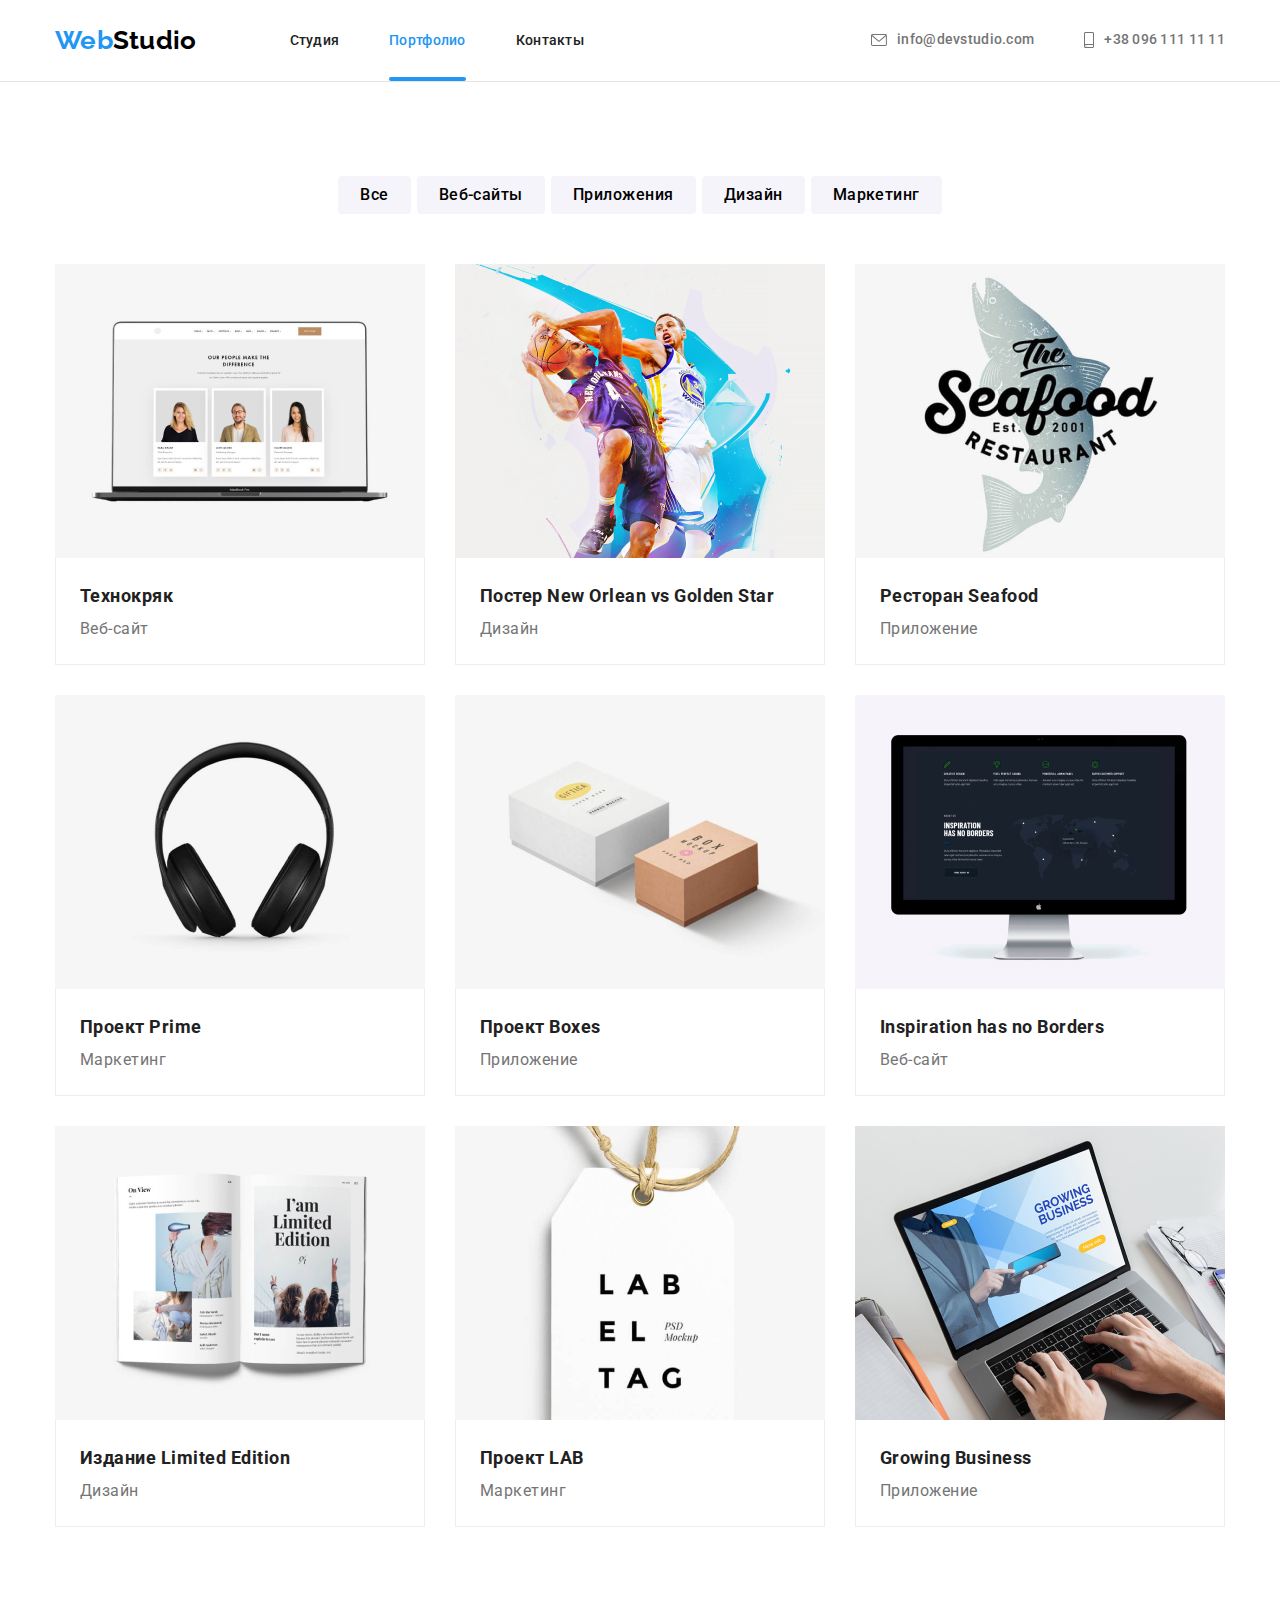
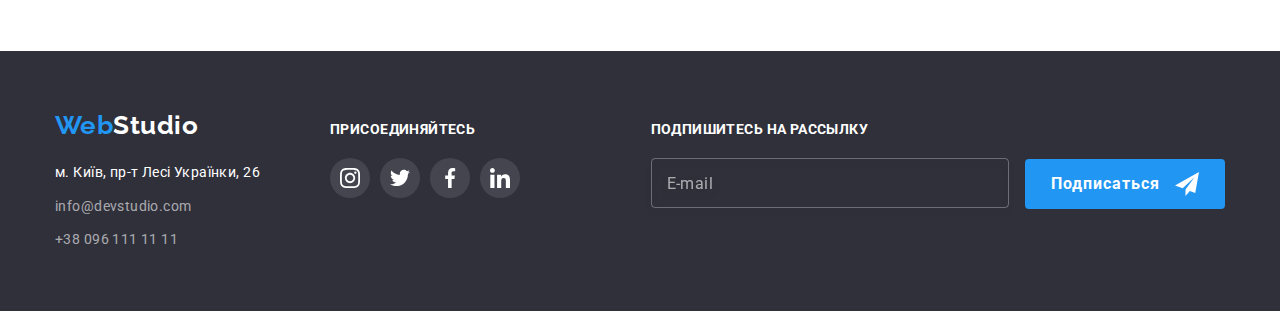
==== portfolio.html @ ef672dd9 "start" ====
<!DOCTYPE html>
<html lang="ru">

<head>
  <meta charset="UTF-8" />
  <meta http-equiv="X-UA-Compatible" content="IE=edge" />
  <meta name="viewport" content="width=device-width, initial-scale=1.0" />
  <link rel="preconnect" href="https://fonts.googleapis.com" />
  <link rel="preconnect" href="https://fonts.gstatic.com" crossorigin />
  <link
    href="https://fonts.googleapis.com/css2?family=Raleway:wght@400;700&family=Roboto:wght@400;500;700;900&display=swap"
    rel="stylesheet" />
  <link rel="stylesheet"
    href="https://cdnjs.cloudflare.com/ajax/libs/modern-normalize/1.0.0/modern-normalize.min.css" />
  <link rel="stylesheet" href="./css/styles.css" />
  <title>Document</title>
</head>

<body>
  <header>
    <div class="container box-header">
      <nav class="navi">
        <a href="./index.html" class="logo item"><span class="accent">Web</span>Studio</a>
        <ul class="navi-item">
          <li class="item"><a href="./index.html" class="navi-list">Студия</a></li>
          <li class="item"><a href="./portfolio.html" class="navi-list on-page">Портфолио</a></li>
          <li class="item"><a href="" class="navi-list">Контакты</a></li>
        </ul>
      </nav>
      <ul class="header-contact">
        <li class="item">
          <a href="mailto:info@devstudio.com" class="contact-us">
            <svg class="contact-icon" width="16" height="12">
              <use href="images/sprite.svg#icon-envelope"></use>
            </svg>
            info@devstudio.com</a>
        </li>
        <li class="item">
          <a href="tel:+380961111111" class="contact-us">
            <svg class="contact-icon" width="10" height="16">
              <use href="images/sprite.svg#icon-smartphone"></use>
            </svg>
            +38 096 111 11 11</a>
        </li>
      </ul>
    </div>
  </header>
  <main>
    <section class="portfolio section">
      <div class="container">
        <h1 class="display">Портфолио</h1>
        <ul class="filter">
          <li class="item"><button type="button" class="filter-buttun">Все</button></li>
          <li class="item"><button type="button" class="filter-buttun">Веб-сайты</button></li>
          <li class="item"><button type="button" class="filter-buttun">Приложения</button></li>
          <li class="item"><button type="button" class="filter-buttun">Дизайн</button></li>
          <li class="item"><button type="button" class="filter-buttun">Маркетинг</button></li>
        </ul>
        <ul class="work-box">
          <li class="portfolio-box">
            <div class="portfolio-overlay">
              <img class="portfolio-img" src="./images/technohryak.jpg" alt="Скриншот экрана с готовым сайтом"
                width="370" />
              <div class="overlay-text">
                <p>Ресурс предлагает комплексные предложения с разным уровнем функционала и сервисов. Все это позволит
                  посетителю получить
                  исчерпывающие сведения о компании или частном лице.</p>
              </div>
            </div>
            <div class="box-description">
              <h2 class="portfolio-heading">Технокряк</h2>
              <p class="portfolio-text">Веб-сайт</p>
            </div>
          </li>
          <li class="portfolio-box">
            <div class="portfolio-overlay">
              <img class="portfolio-img" src="./images/poster-new-orlean.jpg" alt="Постер к матчу нового орлеана"
                width="370" />
              <div class="overlay-text">
                <p>Ресурс предлагает комплексные предложения с разным уровнем функционала и сервисов. Все это позволит
                  посетителю получить
                  исчерпывающие сведения о компании или частном лице.</p>
              </div>
            </div>
            <div class="box-description">
              <h2 class="portfolio-heading">Постер New Orlean vs Golden Star</h2>
              <p class="portfolio-text">Дизайн</p>
            </div>
          </li>
          <li class="portfolio-box">
            <div class="portfolio-overlay">
              <img class="portfolio-img" src="./images/seafood.jpg" alt="Логотип приложения сиафуд" width="370" />
              <div class="overlay-text">
                <p>Ресурс предлагает комплексные предложения с разным уровнем функционала и сервисов. Все это позволит
                  посетителю получить
                  исчерпывающие сведения о компании или частном лице.</p>
              </div>
            </div>
            <div class="box-description">
              <h2 class="portfolio-heading">Ресторан Seafood</h2>
              <p class="portfolio-text">Приложение</p>
            </div>
          </li>
          <li class="portfolio-box">
            <div class="portfolio-overlay">
              <img class="portfolio-img" src="./images/project-prime.jpg" alt="Постер проэкта Прайм" width="370" />
              <div class="overlay-text">
                <p>Ресурс предлагает комплексные предложения с разным уровнем функционала и сервисов. Все это позволит
                  посетителю получить
                  исчерпывающие сведения о компании или частном лице.</p>
              </div>
            </div>
            <div class="box-description">
              <h2 class="portfolio-heading">Проект Prime</h2>
              <p class="portfolio-text">Маркетинг</p>
            </div>
          </li>
          <li class="portfolio-box">
            <div class="portfolio-overlay">
              <img class="portfolio-img" src="./images/project-boxes.jpg" alt="Постер проэкта Боксес" width="370" />
              <div class="overlay-text">
                <p>Ресурс предлагает комплексные предложения с разным уровнем функционала и сервисов. Все это позволит
                  посетителю получить
                  исчерпывающие сведения о компании или частном лице.</p>
              </div>
            </div>
            <div class="box-description">
              <h2 class="portfolio-heading">Проект Boxes</h2>
              <p class="portfolio-text">Приложение</p>
            </div>
          </li>
          <li class="portfolio-box">
            <div class="portfolio-overlay">
              <img class="portfolio-img" src="./images/inspiration.jpg" alt="Скриншот какого то вэб сайта"
                width="370" />
              <div class="overlay-text">
                <p>Ресурс предлагает комплексные предложения с разным уровнем функционала и сервисов. Все это позволит
                  посетителю получить
                  исчерпывающие сведения о компании или частном лице.</p>
              </div>
            </div>
            <div class="box-description">
              <h2 class="portfolio-heading">Inspiration has no Borders</h2>
              <p class="portfolio-text">Веб-сайт</p>
            </div>
          </li>
          <li class="portfolio-box">
            <div class="portfolio-overlay">
              <img class="portfolio-img" src="./images/edition-limited.jpg" alt="Страница из журнала" width="370" />
              <div class="overlay-text">
                <p>Ресурс предлагает комплексные предложения с разным уровнем функционала и сервисов. Все это позволит
                  посетителю получить
                  исчерпывающие сведения о компании или частном лице.</p>
              </div>
            </div>
            <div class="box-description">
              <h2 class="portfolio-heading">Издание Limited Edition</h2>
              <p class="portfolio-text">Дизайн</p>
            </div>
          </li>
          <li class="portfolio-box">
            <div class="portfolio-overlay">
              <img class="portfolio-img" src="./images/project-lab.jpg" alt="Бирка с надписью проэкта" width="370" />
              <div class="overlay-text">
                <p>Ресурс предлагает комплексные предложения с разным уровнем функционала и сервисов. Все это позволит
                  посетителю получить
                  исчерпывающие сведения о компании или частном лице.</p>
              </div>
            </div>
            <div class="box-description">
              <h2 class="portfolio-heading">Проект LAB</h2>
              <p class="portfolio-text">Маркетинг</p>
            </div>
          </li>
          <li class="portfolio-box">
            <div class="portfolio-overlay">
              <img class="portfolio-img" src="./images/growing.jpg" alt="Человек работает с приложением" width="370" />
              <div class="overlay-text">
                <p>Ресурс предлагает комплексные предложения с разным уровнем функционала и сервисов. Все это позволит
                  посетителю получить
                  исчерпывающие сведения о компании или частном лице.</p>
              </div>
            </div>
            <div class="box-description">
              <h2 class="portfolio-heading">Growing Business</h2>
              <p class="portfolio-text">Приложение</p>
            </div>
          </li>
        </ul>
      </div>
    </section>
  </main>
  <footer>
    <div class="container">
      <div class="f-links-main">
        <div class="footer-contact">
          <a href="./index.html" class="logo"><span class="accent">Web</span>Studio</a>
          <address class="adress">
            <ul>
              <li class="item">
                <a href="https://www.google.com/maps" target="_blank" rel="noopener noreferrer" class="maps">м. Київ,
                  пр-т
                  Лесі Українки, 26</a>
              </li>
              <li class="item">
                <a href="mailto:info@devstudio.com" class="contact-us">info@devstudio.com</a>
              </li>
              <li class="item">
                <a href="tel:+380961111111" class="contact-us">+38 096 111 11 11</a>
              </li>
            </ul>
          </address>
        </div>
        <div class="connect">
          <h2 class="connect-heading">присоединяйтесь</h2>
          <ul class="connect-box">
            <li class="footer-social">
              <a class="connect-links" href="" aria-label="instagram">
                <svg width="20" height="20">
                  <use href="images/sprite.svg#icon-instagram"></use>
                </svg>
              </a>
            </li>
            <li class="footer-social">
              <a class="connect-links" href="" aria-label="twitte">
                <svg width="20" height="20">
                  <use href="images/sprite.svg#icon-twitter"></use>
                </svg>
              </a>
            </li>
            <li class="footer-social">
              <a class="connect-links" href="" aria-label="facebook">
                <svg width="20" height="20">
                  <use href="images/sprite.svg#icon-facebook"></use>
                </svg>
              </a>
            </li>
            <li class="footer-social">
              <a class="connect-links" href="" aria-label="linkedin">
                <svg width="20" height="20">
                  <use href="images/sprite.svg#icon-linkedin"></use>
                </svg>
              </a>
            </li>
          </ul>
        </div>
        <div class="subscribe">
          <h2 class="subscribe-heading">Подпишитесь на рассылку</h2>
          <div class="subscribe-box">
            <form>
              <input class="input-email" type="email" name="email" id="mail" placeholder="E-mail" required />
              <button class="sub-btn" type="submit">Подписаться
                <svg class="sub-icon" width="24" height="24">
                  <use href="images/sprite.svg#icon-icon-send"></use>
                </svg>
              </button>
            </form>
          </div>
        </div>
      </div>
    </div>
  </footer>
</body>

</html>
---- css/styles.css ----
:root {
  --main-haeding-color: #ffffff;
  --accent-color: #2196f3;
  --logo-color: #000000;
  --heading-color: #212121;
  --text-color: #757575;
  --block-color: #f5f4fa;
  --footer-color: #2f303a;
  --footer-contact: rgba(255, 255, 255, 0.6);
  --blackout: rgba(47, 48, 58, 0.4);
  --link: #afb1b8;
}

/* общие классы*/
body {
  font-family: 'Roboto', sans-serif;
  color: var(--text-color);
  letter-spacing: 0.03em;
}

ul {
  list-style: none;
  margin-top: 0;
  margin-bottom: 0;
  padding-left: 0;
}

.section-heading,
.qualities-heading,
.portfolio-heading,
.card-heading,
.clients-heading,
.navi .navi-list {
  color: var(--heading-color);
}

.container {
  max-width: 1200px;
  margin: 0 auto;
  padding-left: 15px;
  padding-right: 15px;
}

h1,
h2,
h3,
p {
  margin-top: 0;
  margin-bottom: 0;
}

.section {
  padding-top: 94px;
  padding-bottom: 94px;
}

.flex-box {
  display: flex;
}

/* начало */
header {
  border-bottom: 1px solid #e5e5e5;
}

.logo {
  font-family: 'Raleway', sans-serif;
  font-size: 26px;
  font-weight: 700;
  text-decoration: none;
}
.navi>.item {
  margin-right: 93px;
}
.navi .logo {
  color: var(--logo-color);
}

.logo .accent {
  color: var(--accent-color);
}

/* nav */
.box-header {
  display: flex;
  align-items: center;

  font-size: 14px;
  font-weight: 500;
}

.navi {
  display: flex;
  align-items: center;

  letter-spacing: 0.02em;
}

.navi .navi-item {
  display: flex;
}

.navi-item > .item {
  position: relative;

  margin-right: 50px;
  padding-top: 32px;
  padding-bottom: 32px;
}

.navi-item > .item:last-child {
  margin-right: 0px;
}

.navi-item .navi-list {
  line-height: 1.14;
  text-decoration: none;

  transition: color 250ms cubic-bezier(0.4, 0, 0.2, 1);
}

.navi-item .navi-list:hover,
.navi-item .navi-list:focus {
  color: var(--accent-color);
}

.navi .on-page {
  color: var(--accent-color);
}
.navi .on-page::after {
  content: '';

  position: absolute;
  left: 0;
  bottom: 0;
  display: block;

  width: 100%;
  height: 4px;
  background-color: var(--accent-color);

  border-radius: 2px;
}
/* контакты хедер */
.header-contact {
  display: flex;
  margin-left: auto;
}

.contact-us {
  display: flex;
  align-items: center;

  color: var(--text-color);
  text-decoration: none;

  font-size: 14px;
  letter-spacing: 0.02em;
  line-height: 1.14;

  transition: color 250ms cubic-bezier(0.4, 0, 0.2, 1);
}

.contact-us:focus,
.contact-us:hover {
  color: var(--accent-color);
  fill: currentColor;
}

.header-contact > .item {
  margin-right: 50px;
  fill: currentColor;
}

.header-contact > .item:last-child {
  margin-right: 0px;
}

.header-contact .contact-icon {
  fill: currentColor;

  margin-right: 10px;
}

/* hero */
.hero {
  background-color: var(--footer-color);
  background-image: linear-gradient(var(--blackout), var(--blackout)), url(../images/img-hero.jpg);
  background-repeat: no-repeat;
  background-position: center;
  background-size: 1600px;
  letter-spacing: 0.06em;
  text-align: center;
  padding: 200px 0;
}

.hero .hero-head {
  max-width: 696px;
  margin-left: auto;
  margin-right: auto;
  margin-top: 0;
  margin-bottom: 30px;

  color: var(--main-haeding-color);
  text-align: center;
  font-weight: 900;
  font-size: 44px;
  line-height: 1.36;
  text-transform: uppercase;
}

.hero .order,
.sub-btn,
.modal-button {
  min-width: 200px;
  padding: 10px 10px;
  border-radius: 4px;
  border: 1px solid transparent;

  color: var(--main-haeding-color);
  background-color: var(--accent-color);
  font-family: inherit;
  font-weight: 700;
  font-size: 16px;
  line-height: 1.8;
  letter-spacing: 0.06em;
  cursor: pointer;
}

/* основные качества */
.display {
  position: absolute;
  width: 1px;
  height: 1px;
  margin: -1px;
  border: 0;
  padding: 0;

  white-space: nowrap;
  clip-path: inset(100%);
  clip: rect(0 0 0 0);
  overflow: hidden;
}

.no-padding {
  padding-bottom: 0px;
}

.qualities-box .qualities-picture {
  display: flex;
  align-items: center;
  justify-content: center;

  width: 270px;
  height: 120px;
  background-color: #f5f4fa;

  margin-bottom: 30px;
}

.qualities-heading {
  margin-bottom: 10px;

  font-weight: 700;
  font-size: 14px;
  text-transform: uppercase;
}

.qualities-text {
  font-weight: 400;
  font-size: 14px;
  line-height: 1.71;
  letter-spacing: 0.03em;
}

.qualities-box > .item {
  max-width: 270px;
  margin-right: 30px;
}

.qualities-box > .item:last-child {
  margin-right: 0px;
}

/* Чем мы занимаемся */

.section-heading {
  margin-bottom: 50px;

  font-weight: 700;
  font-size: 36px;
  text-align: center;
  line-height: 1.16;
}

.ocupation-box > .item {
  position: relative;

  margin-right: 30px;
}

.ocupation-box > .item:last-child {
  margin-right: 0px;
}
.ocupation-box img {
  display: block;
}
.oucupation-description {
  position: absolute;
  left: 0;
  bottom: 0;

  width: 100%;
  padding: 27px 0;

  text-align: center;
  text-transform: uppercase;
  font-weight: 700;
  font-size: 14px;
  line-height: 1.14;
  color: var(--main-haeding-color);

  background-color: rgba(47, 48, 58, 0.8);
}

/* наша команда */
.team {
  background-color: var(--block-color);
}

.team-card {
  margin-right: 30px;

  background-color: var(--main-haeding-color);
  box-shadow: 0px 1px 3px rgba(0, 0, 0, 0.12), 0px 1px 1px rgba(0, 0, 0, 0.14),
    0px 2px 1px rgba(0, 0, 0, 0.2);
  border-radius: 0px 0px 4px 4px;
  text-align: center;
}

.team-card:last-child {
  margin-right: 0px;
}

.team-description {
  padding: 30px 0;
}

.team-description > .flex-box {
  justify-content: center;
}

.team-card .card-heading {
  margin-bottom: 10px;

  font-weight: 500;
  font-size: 16px;
}

.team-card .card-text {
  margin-bottom: 16px;
  font-weight: 400;
  font-size: 16px;
}

.team-box-link {
  margin-right: 10px;
}

.team-card .team-box-link:last-child {
  margin-right: 0px;
}

.team-box-link > .item {
  display: flex;
  justify-content: center;
  align-items: center;
  width: 44px;
  height: 44px;
  color: var(--link);
  fill: currentColor;
  border-radius: 50px;

  transition: background-color 250ms cubic-bezier(0.4, 0, 0.2, 1);
}

.team-box-link > .item:hover,
.team-box-link > .item:focus {
  background-color: var(--accent-color);
  fill: var(--main-haeding-color);
}

/*  наши клиенты */

.clients .clients-heading {
  margin-bottom: 50px;

  font-weight: 700;
  font-size: 36px;
  line-height: 1.16;
  text-align: center;
}

.clients-link {
  display: flex;
  justify-content: center;
  align-items: center;
  width: 170px;
  height: 92px;
  color: var(--link);

  border: 1px solid var(--link);
  border-radius: 4px;

  transition: border-color 250ms cubic-bezier(0.4, 0, 0.2, 1),
    color 250ms cubic-bezier(0.4, 0, 0.2, 1);
}

.clients-box .clients-svg {
  fill: currentColor;
}

.clients-box:not(:last-child) {
  margin-right: 30px;
}

.clients-link:hover,
.clients-link:focus {
  border-color: var(--accent-color);
  color: var(--accent-color);
}
/* modal */
.back-drop {
  position: fixed;
  top: 0;
  left: 0;

  width: 100%;
  height: 100%;
  background-color: rgba(0, 0, 0, 0.2);
  transition: opacity 250ms cubic-bezier(0.4, 0, 0.2, 1), visibility 250ms cubic-bezier(0.4, 0, 0.2, 1) ;
}

.back-drop.is-hidden {
  pointer-events: all;
  opacity: 0;
  visibility: hidden;
}

.modal {
  position: absolute;
  top: 50%;
  left: 50%;

  padding: 40px;
  transform: translate(-50%, -50%);

  background-color: white;
}
.modal > .modal-heading{
  margin-bottom: 12px;

  font-weight: 700;
  font-size: 20px;
  line-height: 23px;
  text-align: center;
  letter-spacing: 0.03em;
  color: #212121;
}
.modal > .modal-close {
  position: absolute;
  top: 8px;
  right: 8px;

  display: flex;
  justify-content: center;
  align-items: center;

  width: 30px;
  height: 30px;


  border-radius: 30px;
  border: 1px solid rgba(0, 0, 0, 0.1);
  background-color: transparent;
  cursor: pointer;

  transition: fill 250ms cubic-bezier(0.4, 0, 0.2, 1);
  
}
.modal>.modal-close:focus,
.modal>.modal-close:hover{
  fill: var(--accent-color);
}
.modal-form > .item{
  margin-bottom: 20px;
}
.form-box{
  position: relative;

  display: flex;
  flex-direction: column;
  justify-content: center;
  margin-bottom: 10px;
}
.form-name{
  font-size: 12px;
  line-height: 1.16;
  letter-spacing: 0.01em;

  margin-bottom: 4px;
  
}
.form-input{
  padding: 10px 42px;
  width: 100%;

  border: 1px solid rgba(33, 33, 33, 0.2);
  border-radius: 4px;
  transition: border-color 250ms cubic-bezier(0.4, 0, 0.2, 1);
}
.form-input:hover,
.form-input:focus{
  border-color: var(--accent-color);
 
}
.form-box > .form-svg{
  position: absolute;
  top: 50%;
  left: 12px;
  transition: fill 250ms cubic-bezier(0.4, 0, 0.2, 1);
}
.form-input:hover ~ .form-svg,
.form-input:focus ~ .form-svg{
  fill: var(--accent-color);
}

.form-box > .box{
  min-height: 120px;
  padding: 12px 16px;
  resize: none;
}
.form-input > .box::placeholder{
  font-size: 14px;
  line-height: 1.16;
  letter-spacing: 0.01em;
  
  color: rgba(117, 117, 117, 0.5);
}
.form-check {
  display: flex;
  flex-direction: column;
  justify-content: center;
  align-items: center;

}
.form-check .check-name{
    display: flex;
    align-items: center;
    font-size: 14px;
    line-height: 1.71;
    letter-spacing: 0.03em;
    color: var(--text-color);
    margin-bottom: 30px;
}
.check-name > a{
  color: var(--accent-color);
}
.check-name > .check-svg{
    width: 16px;
    height: 16px;
    margin-right: 8px;
    border: 2px solid black;
    transition: background-color 250ms cubic-bezier(0.4, 0, 0.2, 1)
}
.form-checkbox:checked ~ .check-name>.check-svg{
  background-color: var(--accent-color);
  border: none;
}
/* footer */
footer {
  background-color: var(--footer-color);
  padding: 60px 0;
}

.f-links-main {
  display: flex;
  align-items: baseline;
}

.footer-contact {
  margin-right: 70px;
}

.footer-contact > .logo {
  display: inline-block;
  margin-bottom: 20px;
}

.adress {
  font-style: normal;
}

.adress .item {
  margin-bottom: 9px;
}

.adress .item:last-child {
  margin-bottom: 0px;
}

.footer-contact {
  font-weight: 400;
}

.footer-contact .logo {
  color: var(--main-haeding-color);
}

.footer-contact .maps {
  font-weight: 400;
  font-size: 14px;
  line-height: 1.71;
  letter-spacing: 0.03em;

  color: var(--main-haeding-color);
  text-decoration: none;
}

.footer-contact .contact-us {
  color: var(--footer-contact);
  font-weight: 400;
  line-height: 24px;
  letter-spacing: 0.03em;
}

.connect .connect-heading,
.subscribe-heading {
  margin-bottom: 20px;

  font-weight: 700;
  font-size: 14px;
  line-height: 1.14;
  letter-spacing: 0.03em;
  text-transform: uppercase;
  color: var(--main-haeding-color);
}

.connect-box {
  display: flex;
}

.connect-box .footer-social:not(:last-child) {
  margin-right: 10px;
}

.footer-social .connect-links {
  display: flex;
  justify-content: center;
  align-items: center;
  width: 40px;
  height: 40px;

  color: var(--main-haeding-color);
  fill: currentColor;
  background-color: rgba(255, 255, 255, 0.1);
  border-radius: 50px;

  transition: background-color 250ms cubic-bezier(0.4, 0, 0.2, 1);
}

.footer-social .connect-links:hover,
.footer-social .connect-links:focus {
  background-color: var(--accent-color);
}
/* subscrible */
.subscribe{
  margin-left: auto;
}

.input-email{
  width: 358px;
  height: 50px;
  padding: 16px 15px;
  margin-right: 12px;

  background-color: transparent;
  border: 1px solid rgba(255, 255, 255, 0.3);
  filter: drop-shadow(0px 4px 4px rgba(0, 0, 0, 0.15));
  border-radius: 4px;
  color: #ffffff;
}
.input-email::placeholder{
  font-size: 16px;
  line-height:1.25;
  letter-spacing: 0.03em;
  color: rgba(255, 255, 255, 0.6);
}

.sub-icon{
  margin-left: 10px;
  vertical-align: middle;
}

/* портфолио */
.portfolio .filter {
  display: flex;
  justify-content: center;
  margin-bottom: 50px;
}

.filter > .item {
  margin-right: 6px;
}

.filter > .item:last-child {
  margin-right: 0px;
}

.filter .filter-buttun {
  padding: 6px 22px;

  background-color: var(--block-color);
  border-radius: 4px;
  border: none;

  font-weight: 500;
  font-size: 16px;
  line-height: 1.62;
  text-align: center;
  letter-spacing: 0.03em;
  font-family: inherit;
  cursor: pointer;

  transition: color 250ms cubic-bezier(0.4, 0, 0.2, 1),
    background-color 250ms cubic-bezier(0.4, 0, 0.2, 1),
    box-shadow 250ms cubic-bezier(0.4, 0, 0.2, 1);
}

.portfolio .filter-buttun:hover,
.portfolio .filter-buttun:focus {
  color: var(--main-haeding-color);
  background-color: var(--accent-color);
  box-shadow: 0px 3px 1px rgba(0, 0, 0, 0.1), 0px 1px 2px rgba(0, 0, 0, 0.08),
    0px 2px 2px rgba(0, 0, 0, 0.12);
}

/* боксы портфолио */
.work-box {
  display: flex;
  flex-wrap: wrap;
}

.portfolio-box {
  width: calc((100% - 2 * 30px) / 3);
  margin-right: 30px;
  margin-bottom: 30px;

  transition: box-shadow 250ms cubic-bezier(0.4, 0, 0.2, 1);
}

.portfolio-overlay{
  position: relative;
  overflow: hidden;
}
.portfolio-overlay .overlay-text{
  position: absolute;
  
  width: 100%;
  height: 100%;
  background-color: var(--accent-color);
  opacity: 0.9;
  padding: 63px 24px;

  transform: translateY(0);
  transition: transform 250ms cubic-bezier(0.4, 0, 0.2, 1);
  }

.overlay-text > p{
  font-weight: 400;
  font-size: 18px;
  line-height: 1.56;
  letter-spacing: 0.03em;
  color: var(--main-haeding-color);
}

.portfolio-box:hover {
  box-shadow: 0px 1px 1px rgba(0, 0, 0, 0.12), 0px 4px 4px rgba(0, 0, 0, 0.06),
    1px 4px 6px rgba(0, 0, 0, 0.16);
}
.portfolio-box:hover .overlay-text{
  transform: translateY(-100%);
}

.portfolio-box:nth-child(3n + 3) {
  margin-right: 0px;
}

.portfolio-box .portfolio-img {
  display: block;
}

.portfolio-box .box-description {
  padding: 20px 24px;
  border: 1px solid #eeeeee;
  border-top: none;
}

.box-description .portfolio-heading {
  font-weight: 700;
  font-size: 18px;
  line-height: 2;
}

.box-description .portfolio-text {
  font-size: 16px;
  line-height: 1.88;
}
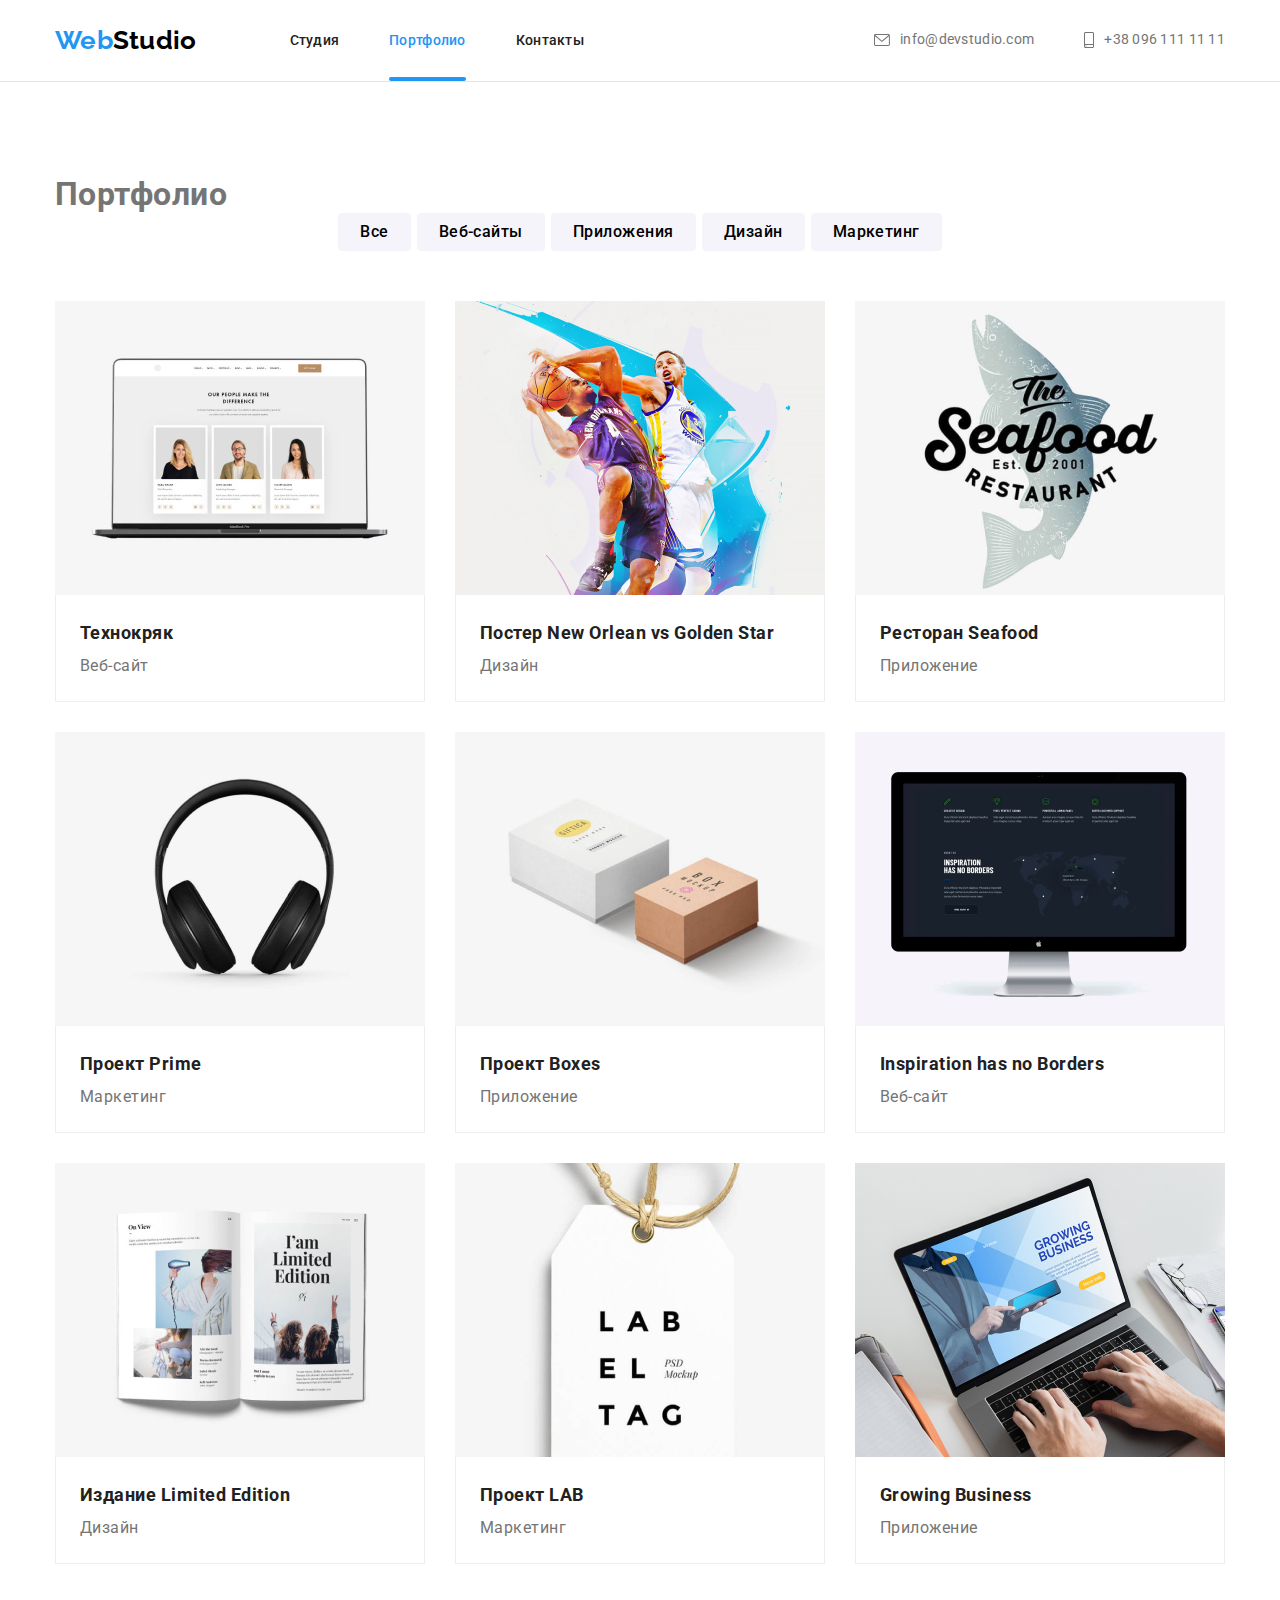
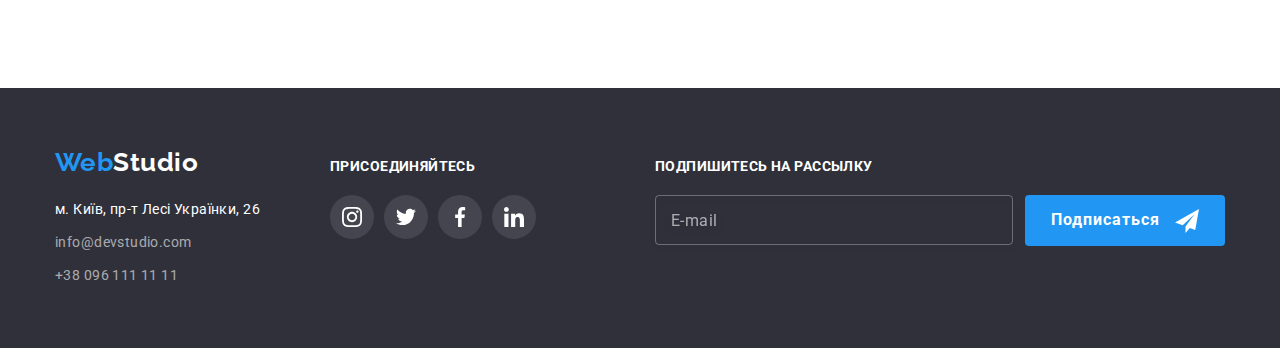
==== commit 86dd59ed: "comlite bem" ====
--- a/portfolio.html
+++ b/portfolio.html
@@ -16,28 +16,35 @@
   <title>Document</title>
 </head>
 
+
 <body>
-  <header>
-    <div class="container box-header">
+  <header class="header">
+    <div class="header__box container ">
       <nav class="navi">
-        <a href="./index.html" class="logo item"><span class="accent">Web</span>Studio</a>
-        <ul class="navi-item">
-          <li class="item"><a href="./index.html" class="navi-list">Студия</a></li>
-          <li class="item"><a href="./portfolio.html" class="navi-list on-page">Портфолио</a></li>
-          <li class="item"><a href="" class="navi-list">Контакты</a></li>
-        </ul>
+        <a href="./index.html" class="logo logo--header">
+          <span class="logo__accent">Web</span>Studio</a>
+        <ul class="navi__list">
+          <li class="navi__item">
+            <a href="./index.html" class="navi__link">Студия</a>
+          </li>
+          <li class="navi__item">
+            <a href="./portfolio.html" class="navi__link navi__link--on-page">Портфолио</a>
+          </li>
+          <li class="navi__item">
+            <a href="" class="navi__link">Контакты</a>
+          </li>
       </nav>
-      <ul class="header-contact">
-        <li class="item">
-          <a href="mailto:info@devstudio.com" class="contact-us">
-            <svg class="contact-icon" width="16" height="12">
+      <ul class="contact">
+        <li class="contact__item">
+          <a href="mailto:info@devstudio.com" class="contact__link">
+            <svg class="contact__icon" width="16" height="12">
               <use href="images/sprite.svg#icon-envelope"></use>
             </svg>
             info@devstudio.com</a>
         </li>
-        <li class="item">
-          <a href="tel:+380961111111" class="contact-us">
-            <svg class="contact-icon" width="10" height="16">
+        <li class="header-contact__item">
+          <a href="tel:+380961111111" class="contact__link">
+            <svg class="contact__icon" width="10" height="16">
               <use href="images/sprite.svg#icon-smartphone"></use>
             </svg>
             +38 096 111 11 11</a>
@@ -48,196 +55,205 @@
   <main>
     <section class="portfolio section">
       <div class="container">
-        <h1 class="display">Портфолио</h1>
+        <h1 class="portfolio__heading display">Портфолио</h1>
         <ul class="filter">
-          <li class="item"><button type="button" class="filter-buttun">Все</button></li>
-          <li class="item"><button type="button" class="filter-buttun">Веб-сайты</button></li>
-          <li class="item"><button type="button" class="filter-buttun">Приложения</button></li>
-          <li class="item"><button type="button" class="filter-buttun">Дизайн</button></li>
-          <li class="item"><button type="button" class="filter-buttun">Маркетинг</button></li>
+          <li class="filter__item">
+            <button type="button" class="filter__buttun">Все</button>
+          </li>
+          <li class="filter__item"><button type="button" class="filter__buttun">Веб-сайты</button></li>
+          <li class="filter__item"><button type="button" class="filter__buttun">Приложения</button></li>
+          <li class="filter__item"><button type="button" class="filter__buttun">Дизайн</button></li>
+          <li class="filter__item"><button type="button" class="filter__buttun">Маркетинг</button></li>
         </ul>
-        <ul class="work-box">
-          <li class="portfolio-box">
-            <div class="portfolio-overlay">
-              <img class="portfolio-img" src="./images/technohryak.jpg" alt="Скриншот экрана с готовым сайтом"
+        <ul class="work">
+          <li class="work__item">
+            <div class="work__overlay">
+              <img class="work__img" src="./images/technohryak.jpg" alt="Скриншот экрана с готовым сайтом"
                 width="370" />
-              <div class="overlay-text">
+              <div class="work__text-holder">
                 <p>Ресурс предлагает комплексные предложения с разным уровнем функционала и сервисов. Все это позволит
                   посетителю получить
                   исчерпывающие сведения о компании или частном лице.</p>
               </div>
             </div>
-            <div class="box-description">
-              <h2 class="portfolio-heading">Технокряк</h2>
-              <p class="portfolio-text">Веб-сайт</p>
-            </div>
-          </li>
-          <li class="portfolio-box">
-            <div class="portfolio-overlay">
-              <img class="portfolio-img" src="./images/poster-new-orlean.jpg" alt="Постер к матчу нового орлеана"
+            <div class="work__description">
+              <h2 class="work__heading">Технокряк</h2>
+              <p class="work__signature">Веб-сайт</p>
+            </div>
+          </li>
+          <li class="work__item">
+            <div class="work__overlay">
+              <img class="work__img" src="./images/poster-new-orlean.jpg" alt="Постер к матчу нового орлеана"
                 width="370" />
-              <div class="overlay-text">
-                <p>Ресурс предлагает комплексные предложения с разным уровнем функционала и сервисов. Все это позволит
-                  посетителю получить
-                  исчерпывающие сведения о компании или частном лице.</p>
-              </div>
-            </div>
-            <div class="box-description">
-              <h2 class="portfolio-heading">Постер New Orlean vs Golden Star</h2>
-              <p class="portfolio-text">Дизайн</p>
-            </div>
-          </li>
-          <li class="portfolio-box">
-            <div class="portfolio-overlay">
-              <img class="portfolio-img" src="./images/seafood.jpg" alt="Логотип приложения сиафуд" width="370" />
-              <div class="overlay-text">
-                <p>Ресурс предлагает комплексные предложения с разным уровнем функционала и сервисов. Все это позволит
-                  посетителю получить
-                  исчерпывающие сведения о компании или частном лице.</p>
-              </div>
-            </div>
-            <div class="box-description">
-              <h2 class="portfolio-heading">Ресторан Seafood</h2>
-              <p class="portfolio-text">Приложение</p>
-            </div>
-          </li>
-          <li class="portfolio-box">
-            <div class="portfolio-overlay">
-              <img class="portfolio-img" src="./images/project-prime.jpg" alt="Постер проэкта Прайм" width="370" />
-              <div class="overlay-text">
-                <p>Ресурс предлагает комплексные предложения с разным уровнем функционала и сервисов. Все это позволит
-                  посетителю получить
-                  исчерпывающие сведения о компании или частном лице.</p>
-              </div>
-            </div>
-            <div class="box-description">
-              <h2 class="portfolio-heading">Проект Prime</h2>
-              <p class="portfolio-text">Маркетинг</p>
-            </div>
-          </li>
-          <li class="portfolio-box">
-            <div class="portfolio-overlay">
-              <img class="portfolio-img" src="./images/project-boxes.jpg" alt="Постер проэкта Боксес" width="370" />
-              <div class="overlay-text">
-                <p>Ресурс предлагает комплексные предложения с разным уровнем функционала и сервисов. Все это позволит
-                  посетителю получить
-                  исчерпывающие сведения о компании или частном лице.</p>
-              </div>
-            </div>
-            <div class="box-description">
-              <h2 class="portfolio-heading">Проект Boxes</h2>
-              <p class="portfolio-text">Приложение</p>
-            </div>
-          </li>
-          <li class="portfolio-box">
-            <div class="portfolio-overlay">
-              <img class="portfolio-img" src="./images/inspiration.jpg" alt="Скриншот какого то вэб сайта"
-                width="370" />
-              <div class="overlay-text">
-                <p>Ресурс предлагает комплексные предложения с разным уровнем функционала и сервисов. Все это позволит
-                  посетителю получить
-                  исчерпывающие сведения о компании или частном лице.</p>
-              </div>
-            </div>
-            <div class="box-description">
-              <h2 class="portfolio-heading">Inspiration has no Borders</h2>
-              <p class="portfolio-text">Веб-сайт</p>
-            </div>
-          </li>
-          <li class="portfolio-box">
-            <div class="portfolio-overlay">
-              <img class="portfolio-img" src="./images/edition-limited.jpg" alt="Страница из журнала" width="370" />
-              <div class="overlay-text">
-                <p>Ресурс предлагает комплексные предложения с разным уровнем функционала и сервисов. Все это позволит
-                  посетителю получить
-                  исчерпывающие сведения о компании или частном лице.</p>
-              </div>
-            </div>
-            <div class="box-description">
-              <h2 class="portfolio-heading">Издание Limited Edition</h2>
-              <p class="portfolio-text">Дизайн</p>
-            </div>
-          </li>
-          <li class="portfolio-box">
-            <div class="portfolio-overlay">
-              <img class="portfolio-img" src="./images/project-lab.jpg" alt="Бирка с надписью проэкта" width="370" />
-              <div class="overlay-text">
-                <p>Ресурс предлагает комплексные предложения с разным уровнем функционала и сервисов. Все это позволит
-                  посетителю получить
-                  исчерпывающие сведения о компании или частном лице.</p>
-              </div>
-            </div>
-            <div class="box-description">
-              <h2 class="portfolio-heading">Проект LAB</h2>
-              <p class="portfolio-text">Маркетинг</p>
-            </div>
-          </li>
-          <li class="portfolio-box">
-            <div class="portfolio-overlay">
-              <img class="portfolio-img" src="./images/growing.jpg" alt="Человек работает с приложением" width="370" />
-              <div class="overlay-text">
-                <p>Ресурс предлагает комплексные предложения с разным уровнем функционала и сервисов. Все это позволит
-                  посетителю получить
-                  исчерпывающие сведения о компании или частном лице.</p>
-              </div>
-            </div>
-            <div class="box-description">
-              <h2 class="portfolio-heading">Growing Business</h2>
-              <p class="portfolio-text">Приложение</p>
+              <div class="work__text-holder">
+                <p class="work__text">Ресурс предлагает комплексные предложения с разным уровнем функционала и сервисов.
+                  Все это позволит
+                  посетителю получить
+                  исчерпывающие сведения о компании или частном лице.</p>
+              </div>
+            </div>
+            <div class="work__description">
+              <h2 class="work__heading">Постер New Orlean vs Golden Star</h2>
+              <p class="work__signature">Дизайн</p>
+            </div>
+          </li>
+          <li class="work__item">
+            <div class="work__overlay">
+              <img class="work__img" src="./images/seafood.jpg" alt="Логотип приложения сиафуд" width="370" />
+              <div class="work__text-holder">
+                <p class="work__text">Ресурс предлагает комплексные предложения с разным уровнем функционала и сервисов.
+                  Все это позволит
+                  посетителю получить
+                  исчерпывающие сведения о компании или частном лице.</p>
+              </div>
+            </div>
+            <div class="work__description">
+              <h2 class="work__heading">Ресторан Seafood</h2>
+              <p class="work__signature">Приложение</p>
+            </div>
+          </li>
+          <li class="work__item">
+            <div class="work__overlay">
+              <img class="work__img" src="./images/project-prime.jpg" alt="Постер проэкта Прайм" width="370" />
+              <div class="work__text-holder">
+                <p class="work__text">Ресурс предлагает комплексные предложения с разным уровнем функционала и сервисов.
+                  Все это позволит
+                  посетителю получить
+                  исчерпывающие сведения о компании или частном лице.</p>
+              </div>
+            </div>
+            <div class="work__description">
+              <h2 class="work__heading">Проект Prime</h2>
+              <p class="work__signature">Маркетинг</p>
+            </div>
+          </li>
+          <li class="work__item">
+            <div class="work__overlay">
+              <img class="work__img" src="./images/project-boxes.jpg" alt="Постер проэкта Боксес" width="370" />
+              <div class="work__text-holder">
+                <p class="work__text">Ресурс предлагает комплексные предложения с разным уровнем функционала и сервисов.
+                  Все это позволит
+                  посетителю получить
+                  исчерпывающие сведения о компании или частном лице.</p>
+              </div>
+            </div>
+            <div class="work__description">
+              <h2 class="work__heading">Проект Boxes</h2>
+              <p class="work__signature">Приложение</p>
+            </div>
+          </li>
+          <li class="work__item">
+            <div class="work__overlay">
+              <img class="work__img" src="./images/inspiration.jpg" alt="Скриншот какого то вэб сайта" width="370" />
+              <div class="work__text-holder">
+                <p class="work__text">Ресурс предлагает комплексные предложения с разным уровнем функционала и сервисов.
+                  Все это позволит
+                  посетителю получить
+                  исчерпывающие сведения о компании или частном лице.</p>
+              </div>
+            </div>
+            <div class="work__description">
+              <h2 class="work__heading">Inspiration has no Borders</h2>
+              <p class="work__signature">Веб-сайт</p>
+            </div>
+          </li>
+          <li class="work__item">
+            <div class="work__overlay">
+              <img class="work__img" src="./images/edition-limited.jpg" alt="Страница из журнала" width="370" />
+              <div class="work__text-holder">
+                <p class="work__text">Ресурс предлагает комплексные предложения с разным уровнем функционала и сервисов.
+                  Все это позволит
+                  посетителю получить
+                  исчерпывающие сведения о компании или частном лице.</p>
+              </div>
+            </div>
+            <div class="work__description">
+              <h2 class="work__heading">Издание Limited Edition</h2>
+              <p class="work__signature">Дизайн</p>
+            </div>
+          </li>
+          <li class="work__item">
+            <div class="work__overlay">
+              <img class="work__img" src="./images/project-lab.jpg" alt="Бирка с надписью проэкта" width="370" />
+              <div class="work__text-holder">
+                <p class="work__text">Ресурс предлагает комплексные предложения с разным уровнем функционала и сервисов.
+                  Все это позволит
+                  посетителю получить
+                  исчерпывающие сведения о компании или частном лице.</p>
+              </div>
+            </div>
+            <div class="work__description">
+              <h2 class="work__heading">Проект LAB</h2>
+              <p class="work__signature">Маркетинг</p>
+            </div>
+          </li>
+          <li class="work__item">
+            <div class="work__overlay">
+              <img class="work__img" src="./images/growing.jpg" alt="Человек работает с приложением" width="370" />
+              <div class="work__text-holder">
+                <p class="work__text">Ресурс предлагает комплексные предложения с разным уровнем функционала и сервисов.
+                  Все это позволит
+                  посетителю получить
+                  исчерпывающие сведения о компании или частном лице.</p>
+              </div>
+            </div>
+            <div class="work__description">
+              <h2 class="work__heading">Growing Business</h2>
+              <p class="work__signature">Приложение</p>
             </div>
           </li>
         </ul>
       </div>
     </section>
   </main>
-  <footer>
+  <footer class="footer">
     <div class="container">
-      <div class="f-links-main">
+      <div class="footer-box">
         <div class="footer-contact">
-          <a href="./index.html" class="logo"><span class="accent">Web</span>Studio</a>
+          <a href="./index.html" class="logo logo--footer">
+            <span class="logo__accent">Web</span>Studio</a>
           <address class="adress">
-            <ul>
-              <li class="item">
-                <a href="https://www.google.com/maps" target="_blank" rel="noopener noreferrer" class="maps">м. Київ,
-                  пр-т
-                  Лесі Українки, 26</a>
+            <ul class="adress__list">
+              <li class="adress__item">
+                <a href="https://www.google.com/maps" target="_blank" rel="noopener noreferrer"
+                  class="adress__link adress__link--color">м. Київ, пр-т Лесі Українки, 26</a>
               </li>
-              <li class="item">
-                <a href="mailto:info@devstudio.com" class="contact-us">info@devstudio.com</a>
+              <li class="adress__item">
+                <a href="mailto:info@devstudio.com" class="adress__link">info@devstudio.com</a>
               </li>
-              <li class="item">
-                <a href="tel:+380961111111" class="contact-us">+38 096 111 11 11</a>
+              <li class="adress__item">
+                <a href="tel:+380961111111" class="adress__link">+38 096 111 11 11</a>
               </li>
             </ul>
           </address>
         </div>
         <div class="connect">
-          <h2 class="connect-heading">присоединяйтесь</h2>
-          <ul class="connect-box">
-            <li class="footer-social">
-              <a class="connect-links" href="" aria-label="instagram">
-                <svg width="20" height="20">
+          <h2 class="connect__heading">присоединяйтесь</h2>
+          <ul class="social">
+            <li class="social__item">
+              <a class="social__link social__link--fotter" href="" aria-label="instagram">
+                <svg class="team-svg" width="20" height="20">
                   <use href="images/sprite.svg#icon-instagram"></use>
                 </svg>
               </a>
             </li>
-            <li class="footer-social">
-              <a class="connect-links" href="" aria-label="twitte">
-                <svg width="20" height="20">
+            <li class="social__item">
+              <a class="social__link social__link--fotter" href="" aria-label="twitter">
+                <svg class="team-svg" width="20" height="20">
                   <use href="images/sprite.svg#icon-twitter"></use>
                 </svg>
               </a>
             </li>
-            <li class="footer-social">
-              <a class="connect-links" href="" aria-label="facebook">
-                <svg width="20" height="20">
+            <li class="social__item">
+              <a class="social__link social__link--fotter" href="" aria-label="facebook">
+                <svg class="team-svg" width="20" height="20">
                   <use href="images/sprite.svg#icon-facebook"></use>
                 </svg>
               </a>
             </li>
-            <li class="footer-social">
-              <a class="connect-links" href="" aria-label="linkedin">
-                <svg width="20" height="20">
+            <li class="social__item">
+              <a class="social__link social__link--fotter" href="" aria-label="linkedin">
+                <svg class="team-svg" width="20" height="20">
                   <use href="images/sprite.svg#icon-linkedin"></use>
                 </svg>
               </a>
@@ -245,17 +261,15 @@
           </ul>
         </div>
         <div class="subscribe">
-          <h2 class="subscribe-heading">Подпишитесь на рассылку</h2>
-          <div class="subscribe-box">
-            <form>
-              <input class="input-email" type="email" name="email" id="mail" placeholder="E-mail" required />
-              <button class="sub-btn" type="submit">Подписаться
-                <svg class="sub-icon" width="24" height="24">
-                  <use href="images/sprite.svg#icon-icon-send"></use>
-                </svg>
-              </button>
-            </form>
-          </div>
+          <h2 class="subscribe__heading">Подпишитесь на рассылку</h2>
+          <form class="subscribe-box">
+            <input class="subscribe-box__input" type="email" name="email" id="mail" placeholder="E-mail" required />
+            <button class="subscribe-box__btn primary-button" type="submit">Подписаться
+              <svg class="subscribe-box__icon" width="24" height="24">
+                <use href="images/sprite.svg#icon-icon-send"></use>
+              </svg>
+            </button>
+          </form>
         </div>
       </div>
     </div>
--- a/css/styles.css
+++ b/css/styles.css
@@ -25,15 +25,6 @@
   padding-left: 0;
 }
 
-.section-heading,
-.qualities-heading,
-.portfolio-heading,
-.card-heading,
-.clients-heading,
-.navi .navi-list {
-  color: var(--heading-color);
-}
-
 .container {
   max-width: 1200px;
   margin: 0 auto;
@@ -57,10 +48,27 @@
 .flex-box {
   display: flex;
 }
+.display-hidden {
+  position: absolute;
+  width: 1px;
+  height: 1px;
+  margin: -1px;
+  border: 0;
+  padding: 0;
+
+  white-space: nowrap;
+  clip-path: inset(100%);
+  clip: rect(0 0 0 0);
+  overflow: hidden;
+}
 
 /* начало */
-header {
+.header {
   border-bottom: 1px solid #e5e5e5;
+}
+.header__box {
+  display: flex;
+  align-items: center;
 }
 
 .logo {
@@ -69,38 +77,32 @@
   font-weight: 700;
   text-decoration: none;
 }
-.navi>.item {
+.logo {
+  color: var(--logo-color);
+}
+
+.logo__accent {
+  color: var(--accent-color);
+}
+
+.logo--header {
   margin-right: 93px;
 }
-.navi .logo {
-  color: var(--logo-color);
-}
-
-.logo .accent {
-  color: var(--accent-color);
-}
-
 /* nav */
-.box-header {
-  display: flex;
-  align-items: center;
-
+
+.navi {
+  display: flex;
+  align-items: center;
   font-size: 14px;
   font-weight: 500;
-}
-
-.navi {
-  display: flex;
-  align-items: center;
-
   letter-spacing: 0.02em;
 }
 
-.navi .navi-item {
-  display: flex;
-}
-
-.navi-item > .item {
+.navi__list {
+  display: flex;
+}
+
+.navi__item {
   position: relative;
 
   margin-right: 50px;
@@ -108,26 +110,27 @@
   padding-bottom: 32px;
 }
 
-.navi-item > .item:last-child {
+.navi__item:last-child {
   margin-right: 0px;
 }
 
-.navi-item .navi-list {
+.navi__link {
+  color: var(--heading-color);
   line-height: 1.14;
   text-decoration: none;
 
   transition: color 250ms cubic-bezier(0.4, 0, 0.2, 1);
 }
 
-.navi-item .navi-list:hover,
-.navi-item .navi-list:focus {
+.navi__link:hover,
+.navi__link:focus {
   color: var(--accent-color);
 }
 
-.navi .on-page {
+.navi__link--on-page {
   color: var(--accent-color);
 }
-.navi .on-page::after {
+.navi__link--on-page::after {
   content: '';
 
   position: absolute;
@@ -142,12 +145,12 @@
   border-radius: 2px;
 }
 /* контакты хедер */
-.header-contact {
+.contact {
   display: flex;
   margin-left: auto;
 }
 
-.contact-us {
+.contact__link {
   display: flex;
   align-items: center;
 
@@ -161,22 +164,22 @@
   transition: color 250ms cubic-bezier(0.4, 0, 0.2, 1);
 }
 
-.contact-us:focus,
-.contact-us:hover {
+.contact__link:focus,
+.contact__link:hover {
   color: var(--accent-color);
   fill: currentColor;
 }
 
-.header-contact > .item {
+.contact__item {
   margin-right: 50px;
   fill: currentColor;
 }
 
-.header-contact > .item:last-child {
+.contact__item:last-child {
   margin-right: 0px;
 }
 
-.header-contact .contact-icon {
+.contact__icon {
   fill: currentColor;
 
   margin-right: 10px;
@@ -194,7 +197,7 @@
   padding: 200px 0;
 }
 
-.hero .hero-head {
+.hero__heading {
   max-width: 696px;
   margin-left: auto;
   margin-right: auto;
@@ -209,9 +212,7 @@
   text-transform: uppercase;
 }
 
-.hero .order,
-.sub-btn,
-.modal-button {
+.primary-button {
   min-width: 200px;
   padding: 10px 10px;
   border-radius: 4px;
@@ -228,25 +229,22 @@
 }
 
 /* основные качества */
-.display {
-  position: absolute;
-  width: 1px;
-  height: 1px;
-  margin: -1px;
-  border: 0;
-  padding: 0;
-
-  white-space: nowrap;
-  clip-path: inset(100%);
-  clip: rect(0 0 0 0);
-  overflow: hidden;
-}
-
-.no-padding {
+
+.qualities {
   padding-bottom: 0px;
 }
 
-.qualities-box .qualities-picture {
+.qualities-box {
+  display: flex;
+}
+.qualities-box__item {
+  max-width: 270px;
+  margin-right: 30px;
+}
+.qualities-box__item:last-child {
+  margin-right: 0px;
+}
+.qualities-box__picture {
   display: flex;
   align-items: center;
   justify-content: center;
@@ -258,7 +256,8 @@
   margin-bottom: 30px;
 }
 
-.qualities-heading {
+.qualities-box__heading {
+  color: var(--heading-color);
   margin-bottom: 10px;
 
   font-weight: 700;
@@ -266,25 +265,17 @@
   text-transform: uppercase;
 }
 
-.qualities-text {
+.qualities-box__text {
   font-weight: 400;
   font-size: 14px;
   line-height: 1.71;
   letter-spacing: 0.03em;
 }
 
-.qualities-box > .item {
-  max-width: 270px;
-  margin-right: 30px;
-}
-
-.qualities-box > .item:last-child {
-  margin-right: 0px;
-}
-
 /* Чем мы занимаемся */
 
-.section-heading {
+.occupation__heading {
+  color: var(--heading-color);
   margin-bottom: 50px;
 
   font-weight: 700;
@@ -292,20 +283,22 @@
   text-align: center;
   line-height: 1.16;
 }
-
-.ocupation-box > .item {
+.ocupation-box {
+  display: flex;
+}
+.ocupation-box__item {
   position: relative;
 
   margin-right: 30px;
 }
 
-.ocupation-box > .item:last-child {
+.ocupation-box__item:last-child {
   margin-right: 0px;
 }
-.ocupation-box img {
+.ocupation-box__img {
   display: block;
 }
-.oucupation-description {
+.ocupation-box__description {
   position: absolute;
   left: 0;
   bottom: 0;
@@ -328,7 +321,19 @@
   background-color: var(--block-color);
 }
 
-.team-card {
+.team__heading {
+  color: var(--heading-color);
+  margin-bottom: 50px;
+
+  font-weight: 700;
+  font-size: 36px;
+  text-align: center;
+  line-height: 1.16;
+}
+.team-box {
+  display: flex;
+}
+.team-box__card {
   margin-right: 30px;
 
   background-color: var(--main-haeding-color);
@@ -338,40 +343,43 @@
   text-align: center;
 }
 
-.team-card:last-child {
+.team-box__card:last-child {
   margin-right: 0px;
 }
 
-.team-description {
+.team-box__description {
   padding: 30px 0;
 }
 
-.team-description > .flex-box {
-  justify-content: center;
-}
-
-.team-card .card-heading {
+.team-box__heading {
   margin-bottom: 10px;
 
   font-weight: 500;
   font-size: 16px;
-}
-
-.team-card .card-text {
+
+  color: var(--heading-color);
+}
+
+.team-box__text {
   margin-bottom: 16px;
   font-weight: 400;
   font-size: 16px;
 }
-
-.team-box-link {
+/* socials */
+
+.social {
+  display: flex;
+  justify-content: center;
+}
+.social__item {
   margin-right: 10px;
 }
 
-.team-card .team-box-link:last-child {
+.social__item:last-child {
   margin-right: 0px;
 }
 
-.team-box-link > .item {
+.social__link {
   display: flex;
   justify-content: center;
   align-items: center;
@@ -384,24 +392,35 @@
   transition: background-color 250ms cubic-bezier(0.4, 0, 0.2, 1);
 }
 
-.team-box-link > .item:hover,
-.team-box-link > .item:focus {
+.social__link:hover,
+.social__link:focus {
   background-color: var(--accent-color);
   fill: var(--main-haeding-color);
 }
+.social__link--fotter {
+  color: var(--main-haeding-color);
+  background-color: rgba(255, 255, 255, 0.1);
+}
 
 /*  наши клиенты */
 
-.clients .clients-heading {
+.clients__heading {
   margin-bottom: 50px;
 
   font-weight: 700;
   font-size: 36px;
   line-height: 1.16;
   text-align: center;
-}
-
-.clients-link {
+
+  color: var(--heading-color);
+}
+.clients-box {
+  display: flex;
+}
+.clients-box__item:not(:last-child) {
+  margin-right: 30px;
+}
+.clients-box__link {
   display: flex;
   justify-content: center;
   align-items: center;
@@ -415,19 +434,111 @@
   transition: border-color 250ms cubic-bezier(0.4, 0, 0.2, 1),
     color 250ms cubic-bezier(0.4, 0, 0.2, 1);
 }
-
-.clients-box .clients-svg {
+.clients-box__svg {
   fill: currentColor;
 }
-
-.clients-box:not(:last-child) {
-  margin-right: 30px;
-}
-
-.clients-link:hover,
-.clients-link:focus {
+.clients-box__link:hover,
+.clients-box__link:focus {
   border-color: var(--accent-color);
   color: var(--accent-color);
+}
+
+/* footer */
+.footer {
+  background-color: var(--footer-color);
+  padding: 60px 0;
+}
+
+.footer-box {
+  display: flex;
+  align-items: baseline;
+}
+
+.footer-contact {
+  margin-right: 70px;
+  font-weight: 400;
+}
+.logo--footer {
+  display: inline-block;
+  margin-bottom: 20px;
+  color: var(--main-haeding-color);
+}
+
+.adress {
+  font-style: normal;
+}
+
+.adress__item {
+  margin-bottom: 9px;
+}
+
+.adress__item:last-child {
+  margin-bottom: 0px;
+}
+.adress__link {
+  color: var(--footer-contact);
+  font-weight: 400;
+  letter-spacing: 0.03em;
+  font-size: 14px;
+  line-height: 1.71;
+  text-decoration: none;
+  color: var(--footer-contact);
+}
+.adress__link--color {
+  color: var(--main-haeding-color);
+}
+/* connect */
+.connect__heading {
+  margin-bottom: 20px;
+
+  font-weight: 700;
+  font-size: 14px;
+  line-height: 1.14;
+  letter-spacing: 0.03em;
+  text-transform: uppercase;
+  color: var(--main-haeding-color);
+}
+/* subscrible */
+.subscribe {
+  margin-left: auto;
+}
+.subscribe__heading {
+  margin-bottom: 20px;
+
+  font-weight: 700;
+  font-size: 14px;
+  line-height: 1.14;
+  letter-spacing: 0.03em;
+  text-transform: uppercase;
+  color: var(--main-haeding-color);
+}
+.subscribe-box {
+  display: flex;
+  justify-content: center;
+  align-items: center;
+}
+.subscribe-box__input {
+  width: 358px;
+  height: 50px;
+  padding: 16px 15px;
+  margin-right: 12px;
+
+  background-color: transparent;
+  border: 1px solid rgba(255, 255, 255, 0.3);
+  filter: drop-shadow(0px 4px 4px rgba(0, 0, 0, 0.15));
+  border-radius: 4px;
+  color: #ffffff;
+}
+.subscribe-box__input::placeholder {
+  font-size: 16px;
+  line-height: 1.25;
+  letter-spacing: 0.03em;
+  color: rgba(255, 255, 255, 0.6);
+}
+
+.subscribe-box__icon {
+  margin-left: 10px;
+  vertical-align: middle;
 }
 /* modal */
 .back-drop {
@@ -438,7 +549,8 @@
   width: 100%;
   height: 100%;
   background-color: rgba(0, 0, 0, 0.2);
-  transition: opacity 250ms cubic-bezier(0.4, 0, 0.2, 1), visibility 250ms cubic-bezier(0.4, 0, 0.2, 1) ;
+  transition: opacity 250ms cubic-bezier(0.4, 0, 0.2, 1),
+    visibility 250ms cubic-bezier(0.4, 0, 0.2, 1);
 }
 
 .back-drop.is-hidden {
@@ -457,7 +569,8 @@
 
   background-color: white;
 }
-.modal > .modal-heading{
+
+.modal__heading {
   margin-bottom: 12px;
 
   font-weight: 700;
@@ -467,7 +580,8 @@
   letter-spacing: 0.03em;
   color: #212121;
 }
-.modal > .modal-close {
+
+.modal__button {
   position: absolute;
   top: 8px;
   right: 8px;
@@ -478,7 +592,6 @@
 
   width: 30px;
   height: 30px;
-
 
   border-radius: 30px;
   border: 1px solid rgba(0, 0, 0, 0.1);
@@ -486,16 +599,18 @@
   cursor: pointer;
 
   transition: fill 250ms cubic-bezier(0.4, 0, 0.2, 1);
-  
-}
-.modal>.modal-close:focus,
-.modal>.modal-close:hover{
+}
+
+.modal__button:focus,
+.modal__button:hover {
   fill: var(--accent-color);
 }
-.modal-form > .item{
+
+.modal-form__list {
   margin-bottom: 20px;
 }
-.form-box{
+
+.modal-form__item {
   position: relative;
 
   display: flex;
@@ -503,15 +618,16 @@
   justify-content: center;
   margin-bottom: 10px;
 }
-.form-name{
+
+.modal-form__name {
   font-size: 12px;
   line-height: 1.16;
   letter-spacing: 0.01em;
 
   margin-bottom: 4px;
-  
-}
-.form-input{
+}
+
+.modal-form__input {
   padding: 10px 42px;
   width: 100%;
 
@@ -519,205 +635,87 @@
   border-radius: 4px;
   transition: border-color 250ms cubic-bezier(0.4, 0, 0.2, 1);
 }
-.form-input:hover,
-.form-input:focus{
+
+.modal-form__input:hover,
+.modal-form__input:focus {
   border-color: var(--accent-color);
- 
-}
-.form-box > .form-svg{
+}
+
+.modal-form__svg {
   position: absolute;
   top: 50%;
   left: 12px;
   transition: fill 250ms cubic-bezier(0.4, 0, 0.2, 1);
 }
-.form-input:hover ~ .form-svg,
-.form-input:focus ~ .form-svg{
+
+.modal-form__input:hover ~ .modal-form__svg,
+.modal-form__input:focus ~ .modal-form__svg {
   fill: var(--accent-color);
 }
 
-.form-box > .box{
+.modal-form__input--textarea {
   min-height: 120px;
   padding: 12px 16px;
   resize: none;
 }
-.form-input > .box::placeholder{
+
+.modal-form__input--textarea::placeholder {
   font-size: 14px;
   line-height: 1.16;
   letter-spacing: 0.01em;
-  
+
   color: rgba(117, 117, 117, 0.5);
 }
-.form-check {
+
+.form-confirm {
   display: flex;
   flex-direction: column;
   justify-content: center;
   align-items: center;
-
-}
-.form-check .check-name{
-    display: flex;
-    align-items: center;
-    font-size: 14px;
-    line-height: 1.71;
-    letter-spacing: 0.03em;
-    color: var(--text-color);
-    margin-bottom: 30px;
-}
-.check-name > a{
-  color: var(--accent-color);
-}
-.check-name > .check-svg{
-    width: 16px;
-    height: 16px;
-    margin-right: 8px;
-    border: 2px solid black;
-    transition: background-color 250ms cubic-bezier(0.4, 0, 0.2, 1)
-}
-.form-checkbox:checked ~ .check-name>.check-svg{
+}
+
+.form-confirm__name {
+  display: flex;
+  align-items: center;
+  font-size: 14px;
+  line-height: 1.71;
+  letter-spacing: 0.03em;
+  color: var(--text-color);
+  margin-bottom: 30px;
+}
+
+.confirm-name__svg {
+  width: 16px;
+  height: 16px;
+  margin-right: 8px;
+  border: 2px solid black;
+  transition: background-color 250ms cubic-bezier(0.4, 0, 0.2, 1);
+}
+
+.form-confirm__checkbox:checked ~ .confirm-name > .confirm-name__svg {
   background-color: var(--accent-color);
   border: none;
 }
-/* footer */
-footer {
-  background-color: var(--footer-color);
-  padding: 60px 0;
-}
-
-.f-links-main {
-  display: flex;
-  align-items: baseline;
-}
-
-.footer-contact {
-  margin-right: 70px;
-}
-
-.footer-contact > .logo {
-  display: inline-block;
-  margin-bottom: 20px;
-}
-
-.adress {
-  font-style: normal;
-}
-
-.adress .item {
-  margin-bottom: 9px;
-}
-
-.adress .item:last-child {
-  margin-bottom: 0px;
-}
-
-.footer-contact {
-  font-weight: 400;
-}
-
-.footer-contact .logo {
-  color: var(--main-haeding-color);
-}
-
-.footer-contact .maps {
-  font-weight: 400;
-  font-size: 14px;
-  line-height: 1.71;
-  letter-spacing: 0.03em;
-
-  color: var(--main-haeding-color);
-  text-decoration: none;
-}
-
-.footer-contact .contact-us {
-  color: var(--footer-contact);
-  font-weight: 400;
-  line-height: 24px;
-  letter-spacing: 0.03em;
-}
-
-.connect .connect-heading,
-.subscribe-heading {
-  margin-bottom: 20px;
-
-  font-weight: 700;
-  font-size: 14px;
-  line-height: 1.14;
-  letter-spacing: 0.03em;
-  text-transform: uppercase;
-  color: var(--main-haeding-color);
-}
-
-.connect-box {
-  display: flex;
-}
-
-.connect-box .footer-social:not(:last-child) {
-  margin-right: 10px;
-}
-
-.footer-social .connect-links {
-  display: flex;
-  justify-content: center;
-  align-items: center;
-  width: 40px;
-  height: 40px;
-
-  color: var(--main-haeding-color);
-  fill: currentColor;
-  background-color: rgba(255, 255, 255, 0.1);
-  border-radius: 50px;
-
-  transition: background-color 250ms cubic-bezier(0.4, 0, 0.2, 1);
-}
-
-.footer-social .connect-links:hover,
-.footer-social .connect-links:focus {
-  background-color: var(--accent-color);
-}
-/* subscrible */
-.subscribe{
-  margin-left: auto;
-}
-
-.input-email{
-  width: 358px;
-  height: 50px;
-  padding: 16px 15px;
-  margin-right: 12px;
-
-  background-color: transparent;
-  border: 1px solid rgba(255, 255, 255, 0.3);
-  filter: drop-shadow(0px 4px 4px rgba(0, 0, 0, 0.15));
-  border-radius: 4px;
-  color: #ffffff;
-}
-.input-email::placeholder{
-  font-size: 16px;
-  line-height:1.25;
-  letter-spacing: 0.03em;
-  color: rgba(255, 255, 255, 0.6);
-}
-
-.sub-icon{
-  margin-left: 10px;
-  vertical-align: middle;
-}
-
+
+.confirm-name__link {
+  color: var(--accent-color);
+}
 /* портфолио */
-.portfolio .filter {
+.filter {
   display: flex;
   justify-content: center;
   margin-bottom: 50px;
 }
 
-.filter > .item {
+.filter__item {
   margin-right: 6px;
 }
 
-.filter > .item:last-child {
+.filter__item:last-child {
   margin-right: 0px;
 }
 
-.filter .filter-buttun {
+.filter__buttun {
   padding: 6px 22px;
 
   background-color: var(--block-color);
@@ -737,8 +735,8 @@
     box-shadow 250ms cubic-bezier(0.4, 0, 0.2, 1);
 }
 
-.portfolio .filter-buttun:hover,
-.portfolio .filter-buttun:focus {
+.portfolio .filter__buttun:hover,
+.portfolio .filter__buttun:focus {
   color: var(--main-haeding-color);
   background-color: var(--accent-color);
   box-shadow: 0px 3px 1px rgba(0, 0, 0, 0.1), 0px 1px 2px rgba(0, 0, 0, 0.08),
@@ -746,12 +744,12 @@
 }
 
 /* боксы портфолио */
-.work-box {
+.work {
   display: flex;
   flex-wrap: wrap;
 }
 
-.portfolio-box {
+.work__item {
   width: calc((100% - 2 * 30px) / 3);
   margin-right: 30px;
   margin-bottom: 30px;
@@ -759,13 +757,28 @@
   transition: box-shadow 250ms cubic-bezier(0.4, 0, 0.2, 1);
 }
 
-.portfolio-overlay{
+.work__overlay {
   position: relative;
   overflow: hidden;
 }
-.portfolio-overlay .overlay-text{
+.work__item:hover {
+  box-shadow: 0px 1px 1px rgba(0, 0, 0, 0.12), 0px 4px 4px rgba(0, 0, 0, 0.06),
+    1px 4px 6px rgba(0, 0, 0, 0.16);
+}
+.work__item:hover .work__text-holder {
+  transform: translateY(-100%);
+}
+
+.work__item:nth-child(3n + 3) {
+  margin-right: 0px;
+}
+
+.work__img {
+  display: block;
+}
+.work__text-holder {
   position: absolute;
-  
+
   width: 100%;
   height: 100%;
   background-color: var(--accent-color);
@@ -774,45 +787,30 @@
 
   transform: translateY(0);
   transition: transform 250ms cubic-bezier(0.4, 0, 0.2, 1);
-  }
-
-.overlay-text > p{
+}
+
+.work__text {
   font-weight: 400;
   font-size: 18px;
   line-height: 1.56;
   letter-spacing: 0.03em;
   color: var(--main-haeding-color);
 }
-
-.portfolio-box:hover {
-  box-shadow: 0px 1px 1px rgba(0, 0, 0, 0.12), 0px 4px 4px rgba(0, 0, 0, 0.06),
-    1px 4px 6px rgba(0, 0, 0, 0.16);
-}
-.portfolio-box:hover .overlay-text{
-  transform: translateY(-100%);
-}
-
-.portfolio-box:nth-child(3n + 3) {
-  margin-right: 0px;
-}
-
-.portfolio-box .portfolio-img {
-  display: block;
-}
-
-.portfolio-box .box-description {
+.work__description {
   padding: 20px 24px;
   border: 1px solid #eeeeee;
   border-top: none;
 }
 
-.box-description .portfolio-heading {
+.work__heading {
   font-weight: 700;
   font-size: 18px;
   line-height: 2;
-}
-
-.box-description .portfolio-text {
+
+  color: var(--heading-color);
+}
+
+.work__signature {
   font-size: 16px;
   line-height: 1.88;
 }
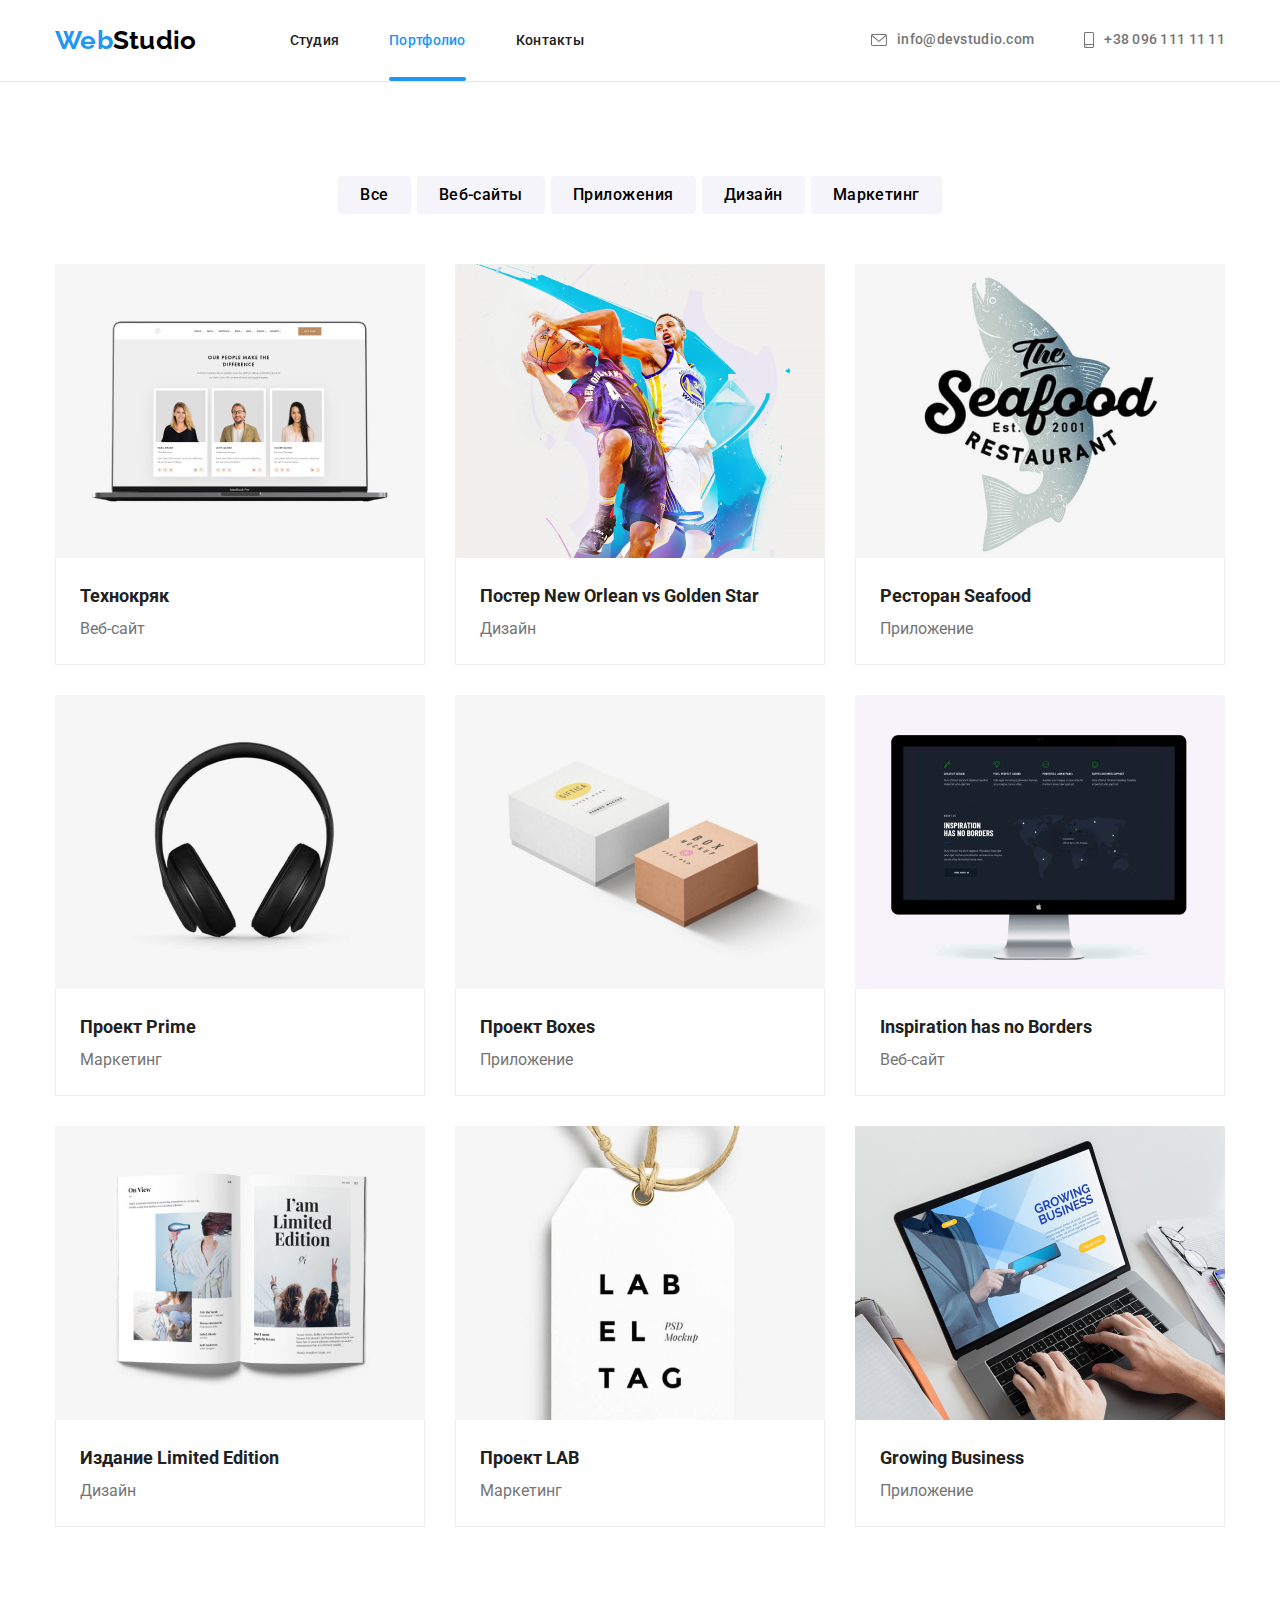
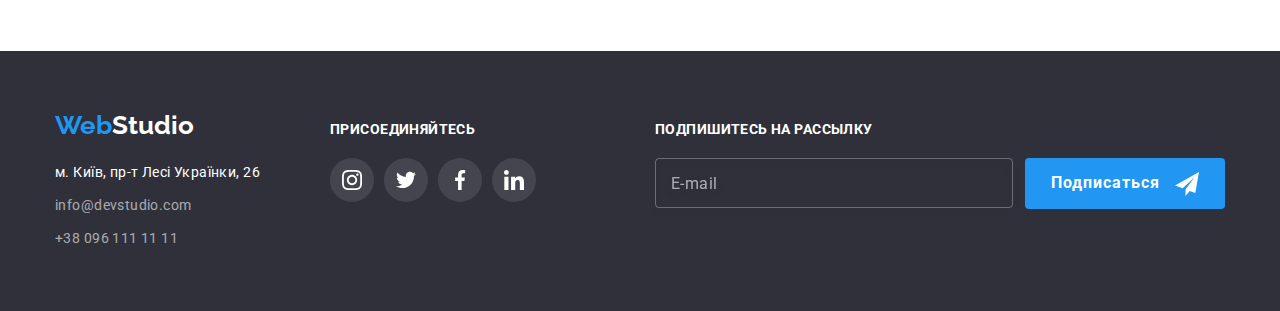
==== commit 55680b07: "complite work" ====
--- a/portfolio.html
+++ b/portfolio.html
@@ -12,7 +12,7 @@
     rel="stylesheet" />
   <link rel="stylesheet"
     href="https://cdnjs.cloudflare.com/ajax/libs/modern-normalize/1.0.0/modern-normalize.min.css" />
-  <link rel="stylesheet" href="./css/styles.css" />
+  <link rel="stylesheet" href="./css/main.min.css" />
   <title>Document</title>
 </head>
 
@@ -55,7 +55,7 @@
   <main>
     <section class="portfolio section">
       <div class="container">
-        <h1 class="portfolio__heading display">Портфолио</h1>
+        <h1 class="portfolio__heading display-hidden">Портфолио</h1>
         <ul class="filter">
           <li class="filter__item">
             <button type="button" class="filter__buttun">Все</button>
@@ -71,7 +71,8 @@
               <img class="work__img" src="./images/technohryak.jpg" alt="Скриншот экрана с готовым сайтом"
                 width="370" />
               <div class="work__text-holder">
-                <p>Ресурс предлагает комплексные предложения с разным уровнем функционала и сервисов. Все это позволит
+                <p class="work__text">Ресурс предлагает комплексные предложения с разным уровнем функционала и сервисов.
+                  Все это позволит
                   посетителю получить
                   исчерпывающие сведения о компании или частном лице.</p>
               </div>
--- a/css/main.min.css
+++ b/css/main.min.css
@@ -0,0 +1 @@
+ul{list-style:none;margin-top:0;margin-bottom:0;padding-left:0}h1,h2,h3,p{margin-top:0;margin-bottom:0}.container{max-width:1200px;margin:0 auto;padding-left:15px;padding-right:15px}.section{padding-top:94px;padding-bottom:94px}.display-hidden{position:absolute;width:1px;height:1px;margin:-1px;border:0;padding:0;white-space:nowrap;-webkit-clip-path:inset(100%);clip-path:inset(100%);clip:rect(0 0 0 0);overflow:hidden}.header{border-bottom:1px solid #e5e5e5}.header__box{display:flex;align-items:center}.navi{display:flex;align-items:center;font-size:14px;font-weight:500;letter-spacing:.02em}.navi__list{display:flex}.navi__item{position:relative;margin-right:50px;padding-top:32px;padding-bottom:32px}.navi__item:last-child{margin-right:0px}.navi__link{color:#212121;line-height:1.14;text-decoration:none;transition-property:all;transition-duration:250ms;transition-timing-function:cubic-bezier(0.4, 0, 0.2, 1)}.navi__link:hover,.navi__link:focus{color:#2196f3}.navi__link--on-page{color:#2196f3}.navi__link--on-page::after{content:"";position:absolute;left:0;bottom:0;display:block;width:100%;height:4px;background-color:#2196f3;border-radius:2px}.contact{display:flex;margin-left:auto}.contact__link{display:flex;align-items:center;color:#757575;text-decoration:none;font-weight:500;font-size:14px;letter-spacing:.02em;line-height:1.14;transition-property:all;transition-duration:250ms;transition-timing-function:cubic-bezier(0.4, 0, 0.2, 1)}.contact__link:hover,.contact__link:focus{color:#2196f3;fill:currentColor}.contact__item{margin-right:50px;fill:currentColor}.contact__item:last-child{margin-right:0px}.contact__icon{fill:currentColor;margin-right:10px}.logo{font-family:"Raleway",sans-serif;font-size:26px;font-weight:700;text-decoration:none}.logo{color:#000}.logo__accent{color:#2196f3}.logo--header{margin-right:93px}.logo--footer{display:inline-block;margin-bottom:20px;color:#fff}.hero{background-color:#2f303a;background-image:linear-gradient(rgba(47, 48, 58, 0.4), rgba(47, 48, 58, 0.4)),url(../images/img-hero.jpg);background-repeat:no-repeat;background-position:center;background-size:1600px;letter-spacing:.06em;text-align:center;padding:200px 0}.hero__heading{max-width:696px;margin-left:auto;margin-right:auto;margin-top:0;margin-bottom:30px;color:#fff;text-align:center;font-weight:900;font-size:44px;line-height:1.36;text-transform:uppercase}.primary-button{min-width:200px;padding:10px 10px;border-radius:4px;border:1px solid rgba(0,0,0,0);color:#fff;background-color:#2196f3;font-family:inherit;font-weight:700;font-size:16px;line-height:1.8;letter-spacing:.06em;cursor:pointer}.qualities{padding-bottom:0px}.qualities-box{display:flex}.qualities-box__item{max-width:270px;margin-right:30px}.qualities-box__item:last-child{margin-right:0px}.qualities-box__picture{display:flex;align-items:center;justify-content:center;width:270px;height:120px;background-color:#f5f4fa;margin-bottom:30px}.qualities-box__heading{color:#212121;margin-bottom:10px;font-weight:700;font-size:14px;text-transform:uppercase}.qualities-box__text{font-weight:400;font-size:14px;line-height:1.71;letter-spacing:.03em}.occupation__heading{color:#212121;margin-bottom:50px;font-weight:700;font-size:36px;text-align:center;line-height:1.16}.ocupation-box{display:flex}.ocupation-box__item{position:relative;margin-right:30px}.ocupation-box__item:last-child{margin-right:0px}.ocupation-box__img{display:block}.ocupation-box__description{position:absolute;left:0;bottom:0;width:100%;padding:27px 0;text-align:center;text-transform:uppercase;font-weight:700;font-size:14px;line-height:1.14;color:#fff;background-color:rgba(47,48,58,.8)}.team{background-color:#f5f4fa}.team__heading{color:#212121;margin-bottom:50px;font-weight:700;font-size:36px;text-align:center;line-height:1.16}.team-box{display:flex}.team-box__card{margin-right:30px;background-color:#fff;box-shadow:0px 1px 3px rgba(0,0,0,.12),0px 1px 1px rgba(0,0,0,.14),0px 2px 1px rgba(0,0,0,.2);border-radius:0px 0px 4px 4px;text-align:center}.team-box__card:last-child{margin-right:0px}.team-box__description{padding:30px 0}.team-box__heading{margin-bottom:10px;font-weight:500;font-size:16px;color:#212121}.team-box__text{margin-bottom:16px;font-weight:400;font-size:16px}.social{display:flex;justify-content:center}.social__item{margin-right:10px}.social__item:last-child{margin-right:0px}.social__link{display:flex;justify-content:center;align-items:center;width:44px;height:44px;color:#afb1b8;fill:currentColor;border-radius:50px;transition-property:all;transition-duration:250ms;transition-timing-function:cubic-bezier(0.4, 0, 0.2, 1)}.social__link:hover,.social__link::focus{background-color:#2196f3;fill:#fff}.social__link--fotter{color:#fff;background-color:rgba(255,255,255,.1)}.clients__heading{margin-bottom:50px;font-weight:700;font-size:36px;line-height:1.16;text-align:center;color:#212121}.clients-box{display:flex;justify-content:space-between}.clients-box__link{display:flex;justify-content:center;align-items:center;width:170px;height:92px;color:#afb1b8;border:1px solid #afb1b8;border-radius:4px;transition-property:all;transition-duration:250ms;transition-timing-function:cubic-bezier(0.4, 0, 0.2, 1)}.clients-box__link:hover,.clients-box__link:focus{border-color:#2196f3;color:#2196f3}.clients-box__svg{fill:currentColor}.footer{background-color:#2f303a;padding:60px 0}.footer-box{display:flex;align-items:baseline}.footer-contact{margin-right:70px;font-weight:400}.adress{font-style:normal}.adress__item{margin-bottom:9px}.adress__item:last-child{margin-bottom:0px}.adress__link{color:rgba(255,255,255,.6);font-weight:400;letter-spacing:.03em;font-size:14px;line-height:1.71;text-decoration:none}.adress__link--color{color:#fff}.connect__heading{margin-bottom:20px;font-weight:700;font-size:14px;line-height:1.14;letter-spacing:.03em;text-transform:uppercase;color:#fff}.subscribe{margin-left:auto}.subscribe__heading{margin-bottom:20px;font-weight:700;font-size:14px;line-height:1.14;letter-spacing:.03em;text-transform:uppercase;color:#fff}.subscribe-box{display:flex;justify-content:center;align-items:center}.subscribe-box__input{width:358px;height:50px;padding:16px 15px;margin-right:12px;background-color:rgba(0,0,0,0);border:1px solid rgba(255,255,255,.3);filter:drop-shadow(0px 4px 4px rgba(0, 0, 0, 0.15));border-radius:4px;color:#fff}.subscribe-box__input::-moz-placeholder{font-size:16px;line-height:1.25;letter-spacing:.03em;color:rgba(255,255,255,.6)}.subscribe-box__input:-ms-input-placeholder{font-size:16px;line-height:1.25;letter-spacing:.03em;color:rgba(255,255,255,.6)}.subscribe-box__input::placeholder{font-size:16px;line-height:1.25;letter-spacing:.03em;color:rgba(255,255,255,.6)}.subscribe-box__icon{margin-left:10px;vertical-align:middle}.back-drop{position:fixed;top:0;left:0;width:100%;height:100%;background-color:rgba(0,0,0,.2);transition-property:all;transition-duration:250ms;transition-timing-function:cubic-bezier(0.4, 0, 0.2, 1)}.back-drop.is-hidden{pointer-events:all;opacity:0;visibility:hidden}.modal{position:absolute;top:50%;left:50%;padding:40px;transform:translate(-50%, -50%);background-color:#fff}.modal__heading{margin-bottom:12px;font-weight:700;font-size:20px;line-height:23px;text-align:center;letter-spacing:.03em;color:#212121}.modal__button{position:absolute;top:8px;right:8px;display:flex;justify-content:center;align-items:center;width:30px;height:30px;border-radius:30px;border:1px solid rgba(0,0,0,.1);background-color:rgba(0,0,0,0);cursor:pointer;transition-property:all;transition-duration:250ms;transition-timing-function:cubic-bezier(0.4, 0, 0.2, 1)}.modal__button:hover,.modal__button:focus{fill:#2196f3}.modal-form__list{margin-bottom:20px}.modal-form__item{position:relative;display:flex;flex-direction:column;justify-content:center;margin-bottom:10px}.modal-form__name{font-size:12px;line-height:1.16;letter-spacing:.01em;margin-bottom:4px}.modal-form__input{padding:10px 42px;width:100%;border:1px solid rgba(33,33,33,.2);border-radius:4px;transition-property:all;transition-duration:250ms;transition-timing-function:cubic-bezier(0.4, 0, 0.2, 1)}.modal-form__input:hover,.modal-form__input:focus{border-color:#2196f3}.modal-form__input:hover~.modal-form__svg,.modal-form__input:focus~.modal-form__svg{fill:#2196f3}.modal-form__svg{position:absolute;top:50%;left:12px;transition-property:all;transition-duration:250ms;transition-timing-function:cubic-bezier(0.4, 0, 0.2, 1)}.modal-form__input--textarea{min-height:120px;padding:12px 16px;resize:none}.modal-form__input--textarea::-moz-placeholder{font-size:14px;line-height:1.16;letter-spacing:.01em;color:rgba(117,117,117,.5)}.modal-form__input--textarea:-ms-input-placeholder{font-size:14px;line-height:1.16;letter-spacing:.01em;color:rgba(117,117,117,.5)}.modal-form__input--textarea::placeholder{font-size:14px;line-height:1.16;letter-spacing:.01em;color:rgba(117,117,117,.5)}.form-confirm{display:flex;flex-direction:column;justify-content:center;align-items:center}.form-confirm__name{display:flex;align-items:center;font-size:14px;line-height:1.71;letter-spacing:.03em;color:#757575;margin-bottom:30px}.confirm-name__svg{width:16px;height:16px;margin-right:8px;border:2px solid #000;transition-property:all;transition-duration:250ms;transition-timing-function:cubic-bezier(0.4, 0, 0.2, 1)}.form-confirm__checkbox:checked~.confirm-name>.confirm-name__svg{background-color:#2196f3;border:none}.confirm-name__link{color:#2196f3}.filter{display:flex;justify-content:center;margin-bottom:50px}.filter__item{margin-right:6px}.filter__item:last-child{margin-right:0px}.filter__buttun{padding:6px 22px;background-color:#f5f4fa;border-radius:4px;border:none;font-weight:500;font-size:16px;line-height:1.62;text-align:center;letter-spacing:.03em;font-family:inherit;cursor:pointer;transition-property:all;transition-duration:250ms;transition-timing-function:cubic-bezier(0.4, 0, 0.2, 1)}.filter__buttun:hover,.filter__buttunfocus{color:#fff;background-color:#2196f3;box-shadow:0px 3px 1px rgba(0,0,0,.1),0px 1px 2px rgba(0,0,0,.08),0px 2px 2px rgba(0,0,0,.12)}.work{display:flex;flex-wrap:wrap}.work__item{width:calc((100% - 60px)/3);margin-right:30px;margin-bottom:30px;transition-property:all;transition-duration:250ms;transition-timing-function:cubic-bezier(0.4, 0, 0.2, 1)}.work__item:hover{box-shadow:0px 1px 1px rgba(0,0,0,.12),0px 4px 4px rgba(0,0,0,.06),1px 4px 6px rgba(0,0,0,.16)}.work__item:hover .work__text-holder{transform:translateY(-100%)}.work__item:nth-child(3n+3){margin-right:0px}.work__overlay{position:relative;overflow:hidden}.work__img{display:block}.work__text-holder{position:absolute;width:100%;height:100%;background-color:#2196f3;opacity:.9;padding:63px 24px;transform:translateY(0);transition-property:all;transition-duration:250ms;transition-timing-function:cubic-bezier(0.4, 0, 0.2, 1)}.work__text{font-weight:400;font-size:18px;line-height:1.56;letter-spacing:.03em;color:#fff}.work__description{padding:20px 24px;border:1px solid #eee;border-top:none}.work__heading{font-weight:700;font-size:18px;line-height:2;color:#212121}.work__signature{font-size:16px;line-height:1.88}body{font-family:"Roboto",sans-serif;color:#757575}/*# sourceMappingURL=main.min.css.map */